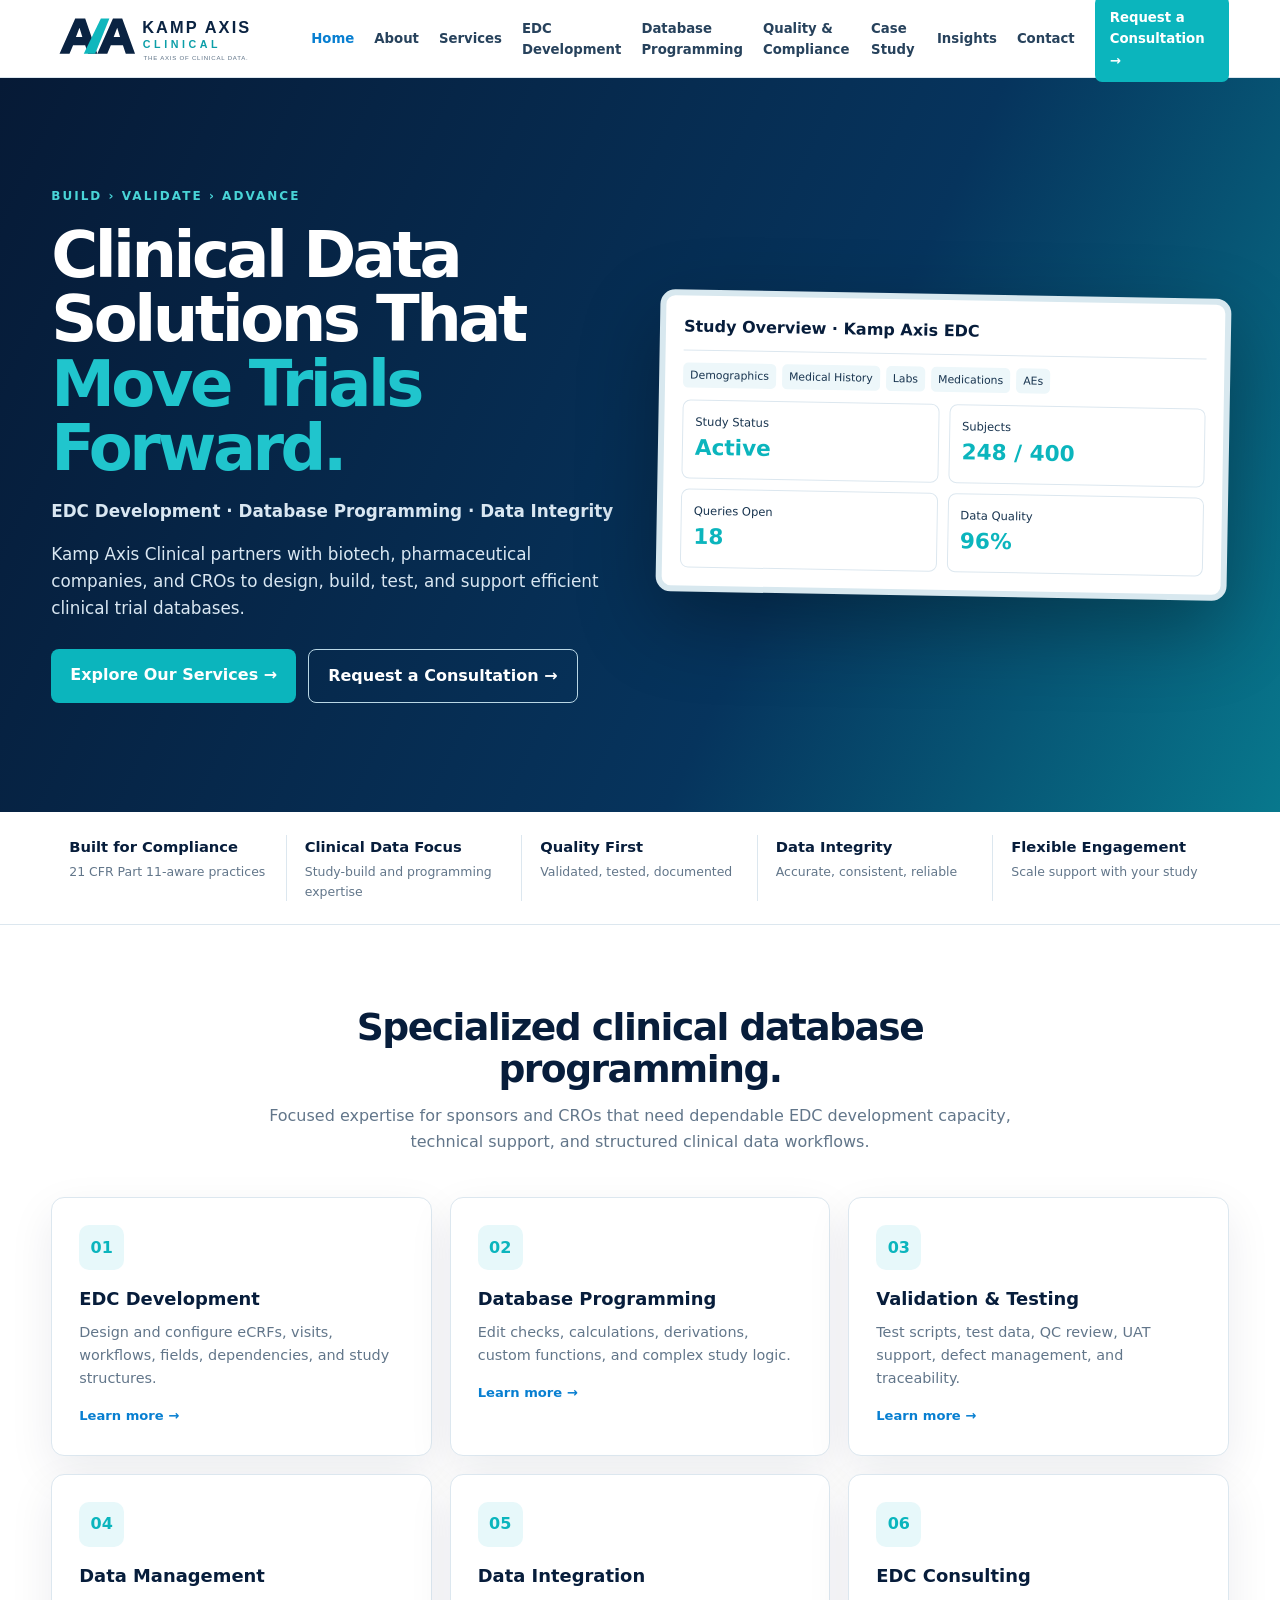
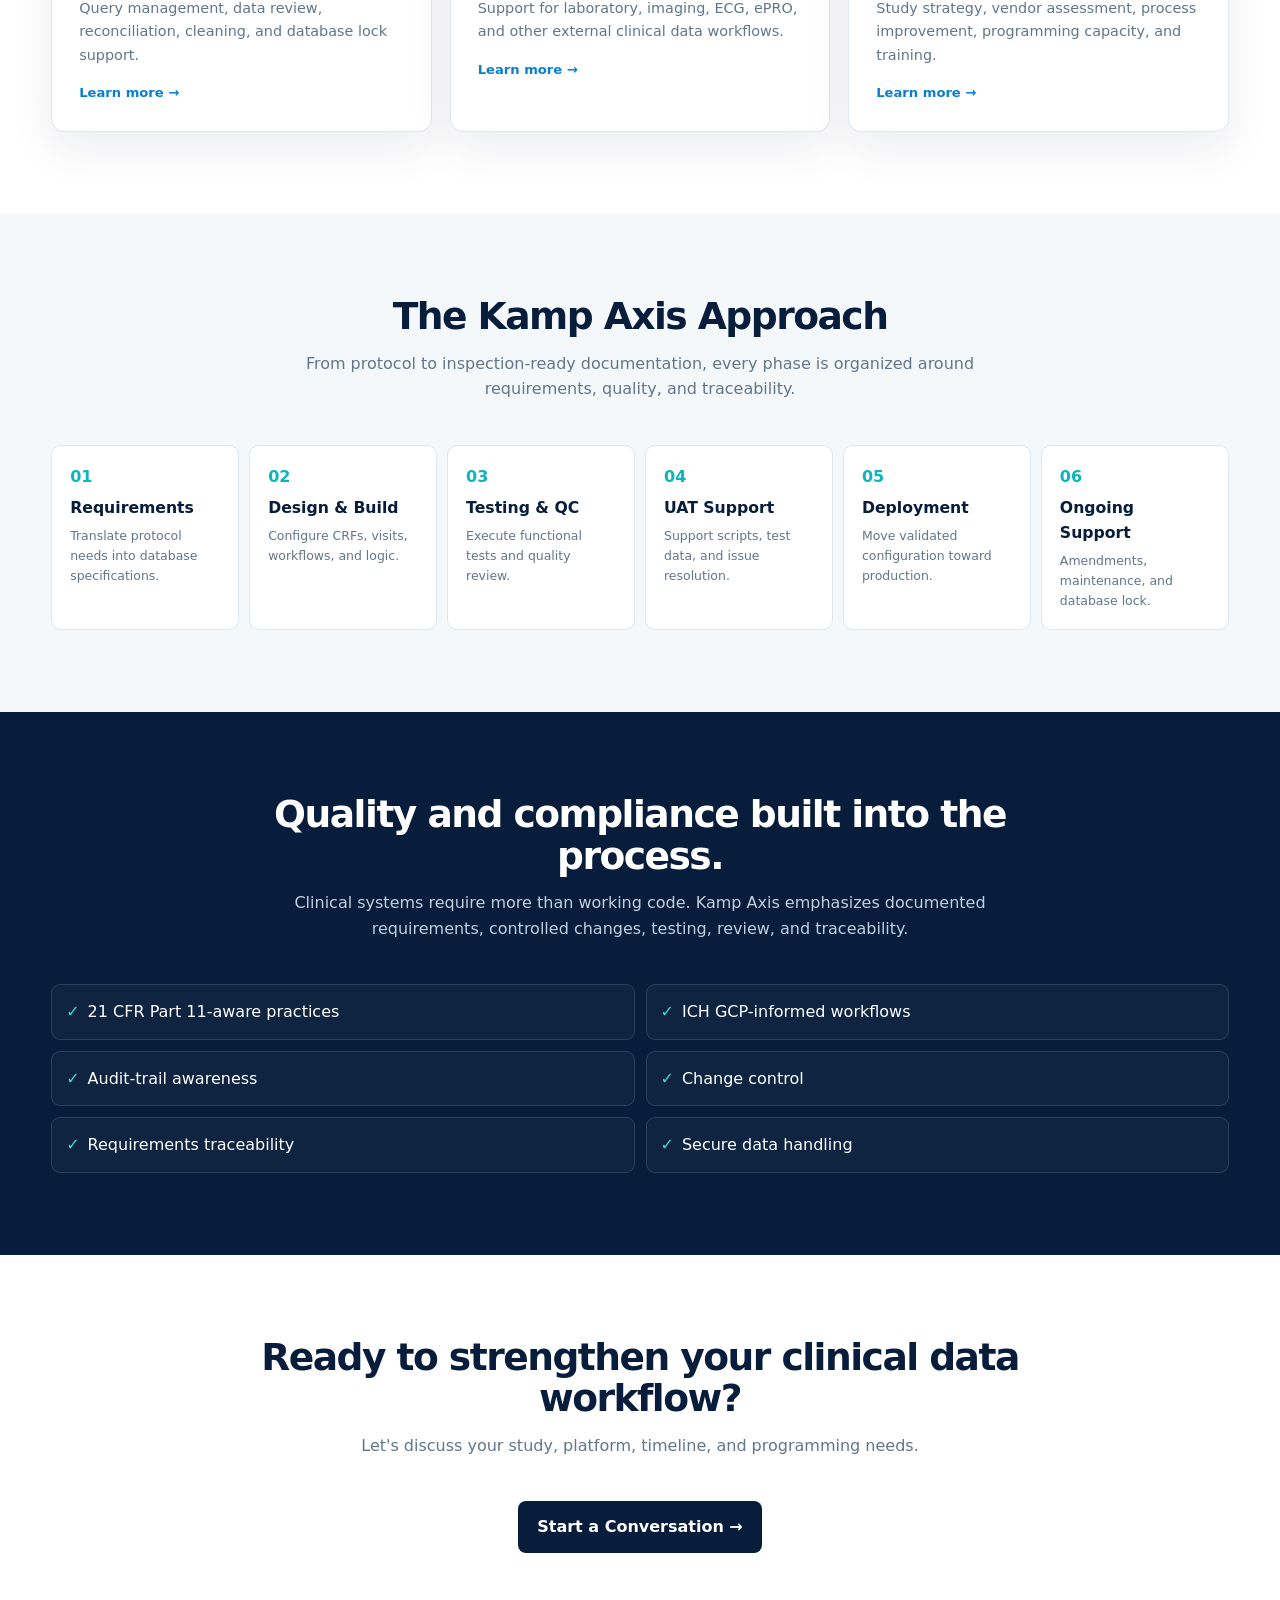
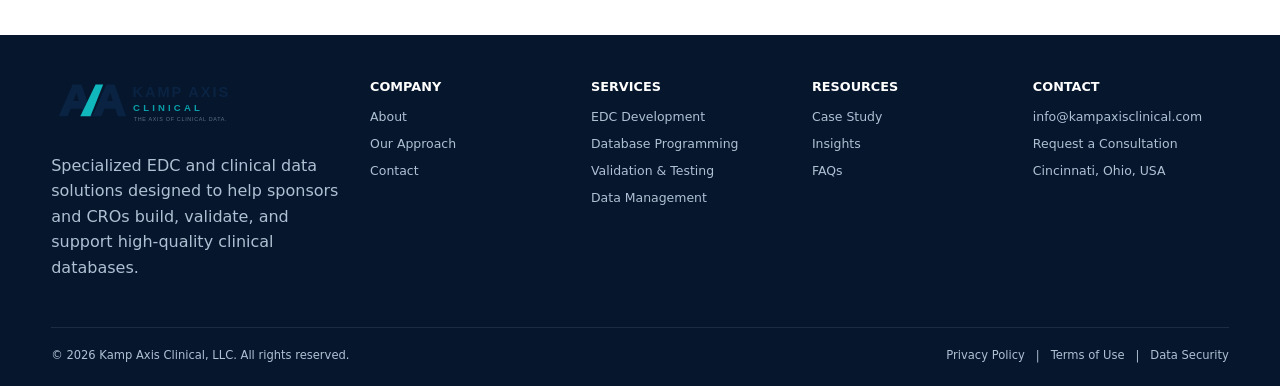
==== index.html @ fa70c0c3 "Add files via upload" ====
<!doctype html><html lang="en"><head><meta charset="utf-8"><meta name="viewport" content="width=device-width,initial-scale=1"><title>Home | Kamp Axis Clinical</title><meta name="description" content="Kamp Axis Clinical — clinical EDC development, database programming, validation, data management and consulting."><link rel="stylesheet" href="styles.css"></head><body>
<header><div class="container"><nav><a class="brand" href="index.html"><img src="logo.svg" alt="Kamp Axis Clinical"></a><button class="menu" aria-label="Menu">☰</button><div class="nav"><a class="active" href="index.html">Home</a><a class="" href="about.html">About</a><a class="" href="services.html">Services</a><a class="" href="edc-development.html">EDC Development</a><a class="" href="database-programming.html">Database Programming</a><a class="" href="quality-compliance.html">Quality & Compliance</a><a class="" href="case-study.html">Case Study</a><a class="" href="insights.html">Insights</a><a class="" href="contact.html">Contact</a><a class="nav-cta" href="contact.html">Request a Consultation →</a></div></nav></div></header>
<main>
<section class="hero"><div class="container hero-grid"><div><div class="eyebrow">BUILD › VALIDATE › ADVANCE</div><h1>Clinical Data Solutions That <span>Move Trials Forward.</span></h1><p><strong>EDC Development · Database Programming · Data Integrity</strong></p><p>Kamp Axis Clinical partners with biotech, pharmaceutical companies, and CROs to design, build, test, and support efficient clinical trial databases.</p><div class="actions"><a class="btn btn-primary" href="services.html">Explore Our Services →</a><a class="btn btn-outline" href="contact.html">Request a Consultation →</a></div></div>
<div class="hero-panel"><div class="panel-title">Study Overview · Kamp Axis EDC</div><div class="panel-tabs"><span>Demographics</span><span>Medical History</span><span>Labs</span><span>Medications</span><span>AEs</span></div><div class="metrics"><div class="metric">Study Status<b>Active</b></div><div class="metric">Subjects<b>248 / 400</b></div><div class="metric">Queries Open<b>18</b></div><div class="metric">Data Quality<b>96%</b></div></div></div></div></section>
<div class="trust"><div class="container trust-grid"><div class="trust-item"><strong>Built for Compliance</strong>21 CFR Part 11-aware practices</div><div class="trust-item"><strong>Clinical Data Focus</strong>Study-build and programming expertise</div><div class="trust-item"><strong>Quality First</strong>Validated, tested, documented</div><div class="trust-item"><strong>Data Integrity</strong>Accurate, consistent, reliable</div><div class="trust-item"><strong>Flexible Engagement</strong>Scale support with your study</div></div></div>
<section><div class="container"><div class="section-head"><h2>Specialized clinical database programming.</h2><p>Focused expertise for sponsors and CROs that need dependable EDC development capacity, technical support, and structured clinical data workflows.</p></div><div class="cards">
<div class="card"><div class="icon">01</div><h3>EDC Development</h3><p>Design and configure eCRFs, visits, workflows, fields, dependencies, and study structures.</p><a href="edc-development.html">Learn more →</a></div>
<div class="card"><div class="icon">02</div><h3>Database Programming</h3><p>Edit checks, calculations, derivations, custom functions, and complex study logic.</p><a href="database-programming.html">Learn more →</a></div>
<div class="card"><div class="icon">03</div><h3>Validation & Testing</h3><p>Test scripts, test data, QC review, UAT support, defect management, and traceability.</p><a href="quality-compliance.html">Learn more →</a></div>
<div class="card"><div class="icon">04</div><h3>Data Management</h3><p>Query management, data review, reconciliation, cleaning, and database lock support.</p><a href="services.html">Learn more →</a></div>
<div class="card"><div class="icon">05</div><h3>Data Integration</h3><p>Support for laboratory, imaging, ECG, ePRO, and other external clinical data workflows.</p><a href="services.html">Learn more →</a></div>
<div class="card"><div class="icon">06</div><h3>EDC Consulting</h3><p>Study strategy, vendor assessment, process improvement, programming capacity, and training.</p><a href="services.html">Learn more →</a></div>
</div></div></section>
<section class="band"><div class="container"><div class="section-head"><h2>The Kamp Axis Approach</h2><p>From protocol to inspection-ready documentation, every phase is organized around requirements, quality, and traceability.</p></div><div class="steps">
<div class="step"><div class="step-num">01</div><h3>Requirements</h3><p>Translate protocol needs into database specifications.</p></div><div class="step"><div class="step-num">02</div><h3>Design & Build</h3><p>Configure CRFs, visits, workflows, and logic.</p></div><div class="step"><div class="step-num">03</div><h3>Testing & QC</h3><p>Execute functional tests and quality review.</p></div><div class="step"><div class="step-num">04</div><h3>UAT Support</h3><p>Support scripts, test data, and issue resolution.</p></div><div class="step"><div class="step-num">05</div><h3>Deployment</h3><p>Move validated configuration toward production.</p></div><div class="step"><div class="step-num">06</div><h3>Ongoing Support</h3><p>Amendments, maintenance, and database lock.</p></div></div></div></section>
<section class="dark"><div class="container"><div class="section-head"><h2>Quality and compliance built into the process.</h2><p>Clinical systems require more than working code. Kamp Axis emphasizes documented requirements, controlled changes, testing, review, and traceability.</p></div><div class="checks"><div class="check"><span>✓</span>21 CFR Part 11-aware practices</div><div class="check"><span>✓</span>ICH GCP-informed workflows</div><div class="check"><span>✓</span>Audit-trail awareness</div><div class="check"><span>✓</span>Change control</div><div class="check"><span>✓</span>Requirements traceability</div><div class="check"><span>✓</span>Secure data handling</div></div></div></section>
<section><div class="container"><div class="section-head"><h2>Ready to strengthen your clinical data workflow?</h2><p>Let's discuss your study, platform, timeline, and programming needs.</p></div><div style="text-align:center"><a class="btn" style="background:var(--navy);color:#fff" href="contact.html">Start a Conversation →</a></div></div></section>
</main>
<footer><div class="container"><div class="footer-grid"><div><img class="footer-logo" src="logo.svg" alt="Kamp Axis Clinical"><p class="small">Specialized EDC and clinical data solutions designed to help sponsors and CROs build, validate, and support high-quality clinical databases.</p></div>
<div class="footer-col"><h4>COMPANY</h4><a href="about.html">About</a><a href="about.html#approach">Our Approach</a><a href="contact.html">Contact</a></div>
<div class="footer-col"><h4>SERVICES</h4><a href="services.html">EDC Development</a><a href="database-programming.html">Database Programming</a><a href="quality-compliance.html">Validation & Testing</a><a href="services.html">Data Management</a></div>
<div class="footer-col"><h4>RESOURCES</h4><a href="case-study.html">Case Study</a><a href="insights.html">Insights</a><a href="insights.html#faq">FAQs</a></div>
<div class="footer-col"><h4>CONTACT</h4><a href="mailto:info@kampaxisclinical.com">info@kampaxisclinical.com</a><a href="contact.html">Request a Consultation</a><a href="contact.html">Cincinnati, Ohio, USA</a></div></div>
<div class="footer-bottom"><div>© 2026 Kamp Axis Clinical, LLC. All rights reserved.</div><div><a href="privacy.html">Privacy Policy</a> &nbsp; | &nbsp; <a href="terms.html">Terms of Use</a> &nbsp; | &nbsp; <a href="security.html">Data Security</a></div></div></div></footer><script src="script.js"></script></body></html>
---- styles.css ----
:root{--navy:#071d3b;--navy2:#0b2d52;--blue:#087fd1;--teal:#0bb5bd;--cyan:#49d4d7;--ink:#18344f;--muted:#62768a;--bg:#f4f8fb;--line:#dce7ef;--white:#fff;--shadow:0 16px 45px rgba(7,29,59,.08)}
*{box-sizing:border-box}html{scroll-behavior:smooth}body{margin:0;font-family:Inter,ui-sans-serif,system-ui,-apple-system,BlinkMacSystemFont,"Segoe UI",Arial,sans-serif;color:var(--ink);line-height:1.6;background:#fff}a{color:inherit;text-decoration:none}.container{width:min(1180px,92%);margin:auto}
header{height:78px;background:rgba(255,255,255,.97);border-bottom:1px solid var(--line);position:sticky;top:0;z-index:100;backdrop-filter:blur(10px)}nav{height:78px;display:flex;align-items:center;justify-content:space-between;gap:25px}.brand img{width:235px;height:auto;display:block}.nav{display:flex;align-items:center;gap:20px;font-size:.83rem;font-weight:750;color:#27425c}.nav>a:hover,.nav .active{color:var(--blue)}.nav-cta{background:var(--teal);color:#fff!important;padding:11px 15px;border-radius:7px}.menu{display:none;background:none;border:0;font-size:1.7rem;color:var(--navy)}
.hero{background:linear-gradient(115deg,#061a36,#06345d 62%,#08788d);color:#fff;overflow:hidden}.hero-grid{min-height:570px;display:grid;grid-template-columns:1fr 1fr;align-items:center;gap:35px}.eyebrow{font-size:.75rem;font-weight:900;letter-spacing:.17em;color:var(--cyan);text-transform:uppercase}.hero h1{font-size:clamp(2.8rem,5vw,5rem);line-height:1.01;letter-spacing:-.055em;margin:16px 0}.hero h1 span{color:#20c5cd}.hero p{font-size:1.05rem;color:#d9e7f2;max-width:650px}.actions{display:flex;gap:12px;flex-wrap:wrap;margin-top:27px}.btn{display:inline-block;padding:13px 19px;border-radius:8px;font-weight:850}.btn-primary{background:var(--teal);color:#fff}.btn-outline{border:1px solid #b9d7e5;color:#fff}.hero-panel{background:#fff;border:6px solid #d8e8ef;border-radius:15px;box-shadow:0 30px 80px rgba(0,0,0,.3);color:var(--ink);padding:18px;transform:rotate(1deg)}.panel-title{font-weight:900;color:var(--navy);border-bottom:1px solid var(--line);padding-bottom:10px}.panel-tabs{display:flex;gap:6px;flex-wrap:wrap;margin:12px 0}.panel-tabs span{font-size:.68rem;background:#edf7fa;border-radius:5px;padding:4px 7px}.metrics{display:grid;grid-template-columns:repeat(2,1fr);gap:10px}.metric{border:1px solid var(--line);padding:12px;border-radius:8px;font-size:.72rem}.metric b{font-size:1.35rem;color:var(--teal);display:block}
.trust{border-bottom:1px solid var(--line);background:#fff}.trust-grid{display:grid;grid-template-columns:repeat(5,1fr);padding:23px 0}.trust-item{padding:0 18px;border-right:1px solid var(--line);font-size:.78rem;color:var(--muted)}.trust-item:last-child{border:0}.trust-item strong{display:block;color:var(--navy);font-size:.92rem;margin-bottom:3px}
section{padding:82px 0}.section-head{max-width:760px;margin:0 auto 43px;text-align:center}.section-head h2{color:var(--navy);font-size:2.35rem;line-height:1.1;letter-spacing:-.04em;margin:0 0 13px}.section-head p{color:var(--muted);margin:0}.cards{display:grid;grid-template-columns:repeat(3,1fr);gap:18px}.card{border:1px solid var(--line);border-radius:13px;padding:27px;background:#fff;box-shadow:var(--shadow);transition:.2s}.card:hover{transform:translateY(-3px)}.icon{width:45px;height:45px;border-radius:10px;background:#e7f8fa;color:var(--teal);display:grid;place-items:center;font-weight:900}.card h3{color:var(--navy);margin:15px 0 7px;font-size:1.12rem}.card p{color:var(--muted);font-size:.9rem;margin:0}.card a{display:inline-block;color:var(--blue);font-weight:800;font-size:.82rem;margin-top:15px}
.band{background:var(--bg)}.steps{display:grid;grid-template-columns:repeat(6,1fr);gap:10px}.step{background:#fff;border:1px solid var(--line);border-radius:10px;padding:18px}.step-num{color:var(--teal);font-weight:900}.step h3{font-size:.98rem;color:var(--navy);margin:6px 0}.step p{font-size:.78rem;color:var(--muted);margin:0}
.dark{background:var(--navy);color:#fff}.dark .section-head h2{color:#fff}.dark .section-head p{color:#bfd0df}.quality-grid{display:grid;grid-template-columns:1fr 1fr;gap:55px;align-items:center}.quality-copy h2{font-size:2.5rem;line-height:1.1;margin:0 0 15px}.quality-copy p{color:#c7d7e5}.checks{display:grid;grid-template-columns:1fr 1fr;gap:11px}.check{padding:14px;border:1px solid #ffffff20;border-radius:9px;background:#ffffff08}.check span{color:var(--cyan);font-weight:900;margin-right:8px}
.page-hero{background:linear-gradient(115deg,#071d3b,#0b4168);color:#fff;padding:75px 0}.page-hero h1{font-size:3.4rem;line-height:1.05;letter-spacing:-.045em;margin:12px 0}.page-hero p{max-width:760px;color:#d5e4ef;font-size:1.05rem}.breadcrumbs{font-size:.78rem;color:#9fdbe0;margin-bottom:12px}.split{display:grid;grid-template-columns:1fr 1fr;gap:55px;align-items:center}.split h2{font-size:2.25rem;line-height:1.1;color:var(--navy)}.split p{color:var(--muted)}.feature-box{background:var(--bg);border:1px solid var(--line);border-radius:15px;padding:30px}.feature-box ul{padding-left:20px;color:var(--muted)}.feature-box li{margin:9px 0}
.platforms{display:flex;justify-content:center;gap:10px;flex-wrap:wrap}.pill{border:1px solid var(--line);border-radius:999px;padding:12px 18px;background:#fff;color:var(--navy);font-weight:800}.note{font-size:.78rem;color:var(--muted);text-align:center;margin-top:18px}
.case{display:grid;grid-template-columns:1fr 1fr;gap:25px}.case-card{border:1px solid var(--line);border-radius:14px;padding:28px;background:#fff;box-shadow:var(--shadow)}.case-card h3{color:var(--navy)}.results{display:grid;grid-template-columns:repeat(3,1fr);gap:10px;margin-top:20px}.result{background:#eef9fa;padding:15px;border-radius:9px;text-align:center}.result b{display:block;font-size:1.45rem;color:var(--teal)}
.article-grid{display:grid;grid-template-columns:repeat(3,1fr);gap:18px}.article{border:1px solid var(--line);border-radius:13px;padding:24px}.article .tag{color:var(--teal);font-weight:900;font-size:.72rem;text-transform:uppercase;letter-spacing:.1em}.article h3{color:var(--navy);line-height:1.25}.article p{color:var(--muted);font-size:.88rem}.article a{color:var(--blue);font-weight:850}
.form-wrap{background:linear-gradient(135deg,#eef9fb,#f5f9fc)}.contact-grid{display:grid;grid-template-columns:.9fr 1.1fr;gap:45px}.contact-info h2{font-size:2.4rem;line-height:1.1;color:var(--navy)}.contact-info p{color:var(--muted)}form{display:grid;gap:12px;background:#fff;padding:32px;border:1px solid var(--line);border-radius:14px;box-shadow:var(--shadow)}label{font-size:.8rem;font-weight:800;color:var(--navy)}input,select,textarea{font:inherit;padding:12px 13px;border:1px solid #cbd9e4;border-radius:8px;width:100%;margin-top:5px}textarea{min-height:130px;resize:vertical}button{font:inherit;border:0;background:var(--navy);color:#fff;border-radius:8px;padding:14px;font-weight:900;cursor:pointer}.form-status{display:none;padding:12px;background:#e8f8fa;color:#12636a;border-radius:8px;font-size:.86rem}
.faq{max-width:850px;margin:auto}.faq-item{border-bottom:1px solid var(--line)}.faq-q{width:100%;display:flex;justify-content:space-between;background:none;color:var(--navy);padding:19px 0;text-align:left;font-weight:850}.faq-a{display:none;color:var(--muted);padding:0 0 18px}.faq-item.open .faq-a{display:block}
footer{background:#05162d;color:#aec1d2;padding:42px 0 22px}.footer-grid{display:grid;grid-template-columns:1.5fr repeat(4,1fr);gap:25px}.footer-logo{width:210px}.footer-col h4{color:#fff;font-size:.8rem;margin:0 0 10px}.footer-col a{display:block;font-size:.78rem;margin:7px 0}.footer-col a:hover{color:#fff}.footer-bottom{border-top:1px solid #ffffff18;margin-top:30px;padding-top:18px;display:flex;justify-content:space-between;gap:20px;flex-wrap:wrap;font-size:.72rem}
@media(max-width:950px){.nav{display:none}.menu{display:block}.hero-grid,.quality-grid,.split,.contact-grid,.case{grid-template-columns:1fr}.trust-grid{grid-template-columns:repeat(2,1fr)}.steps{grid-template-columns:repeat(3,1fr)}.cards,.article-grid{grid-template-columns:1fr 1fr}.footer-grid{grid-template-columns:1fr 1fr}.hero-panel{max-width:650px;margin:auto}}
@media(max-width:600px){section{padding:62px 0}.brand img{width:195px}.trust-grid,.cards,.steps,.article-grid,.checks,.results,.footer-grid{grid-template-columns:1fr}.page-hero h1{font-size:2.6rem}.hero h1{font-size:3rem}.hero-grid{padding:55px 0}.footer-bottom{display:block}.footer-bottom div{margin-top:8px}}
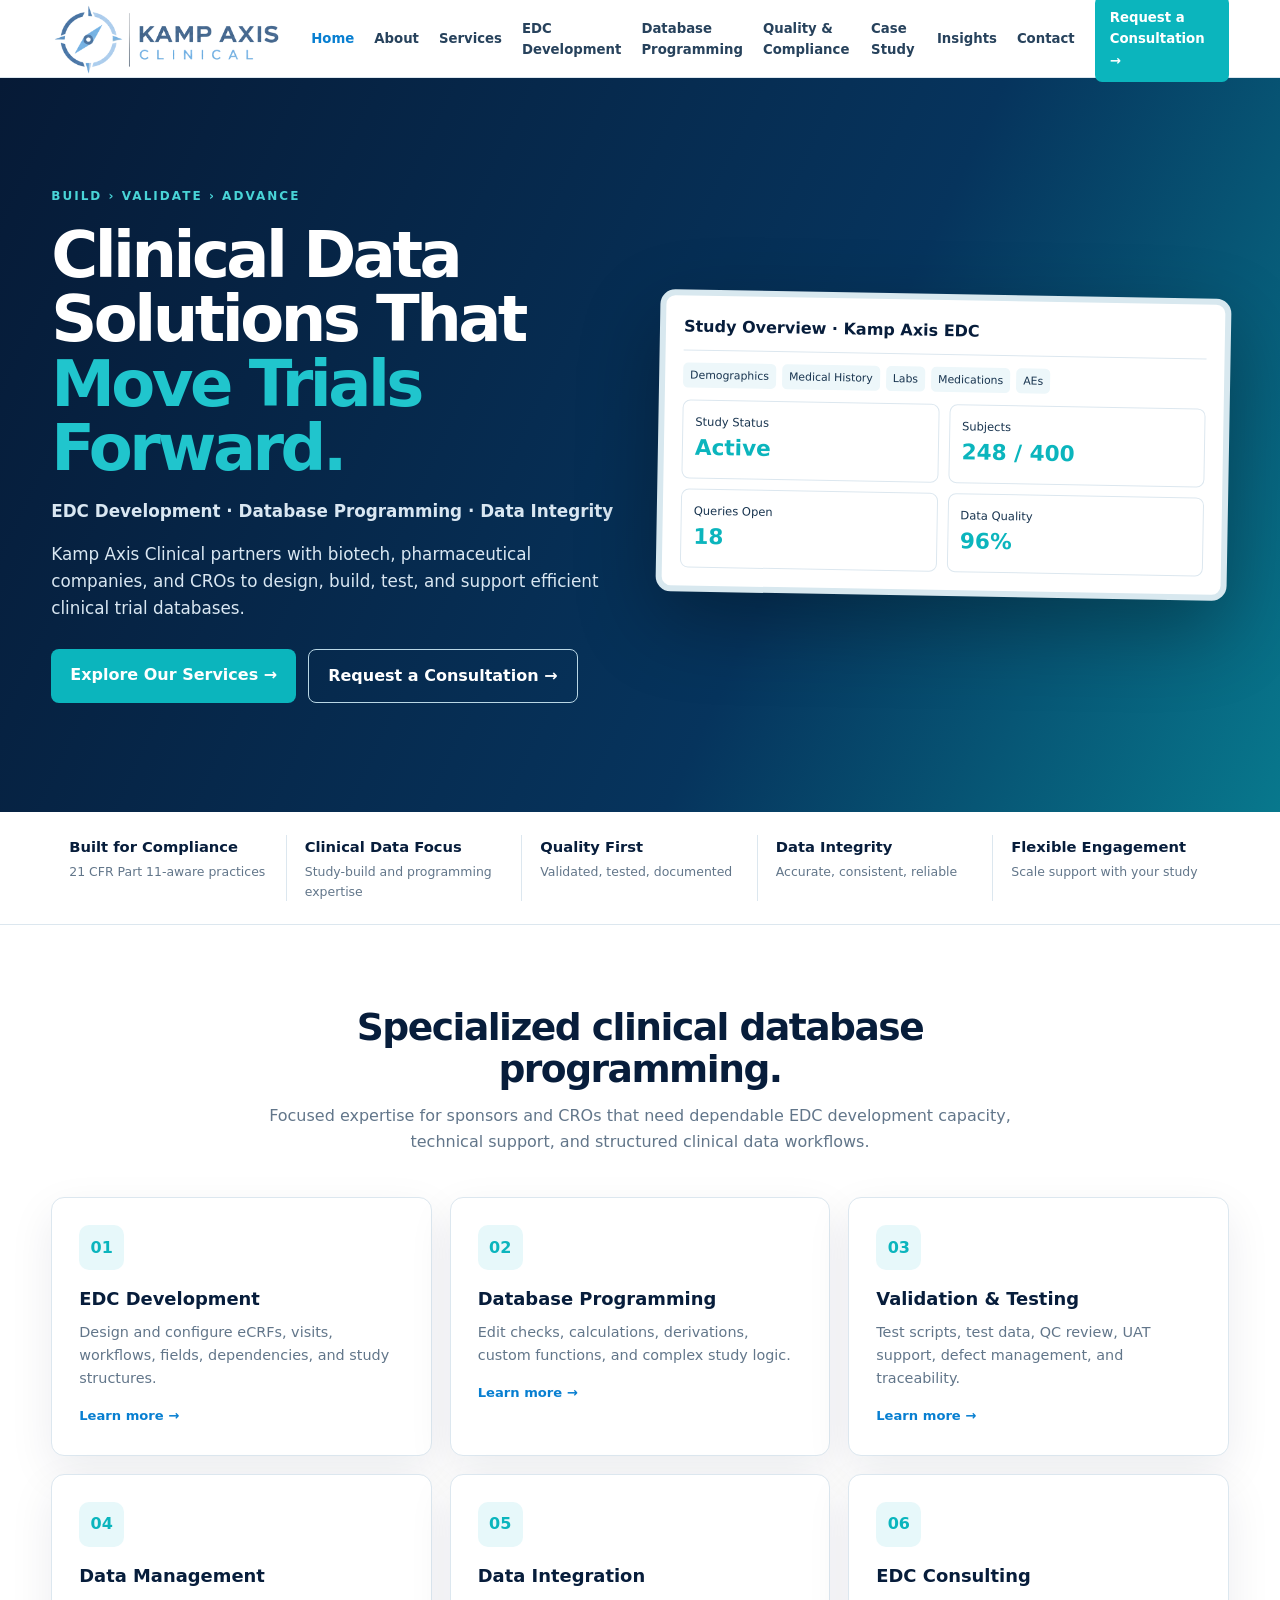
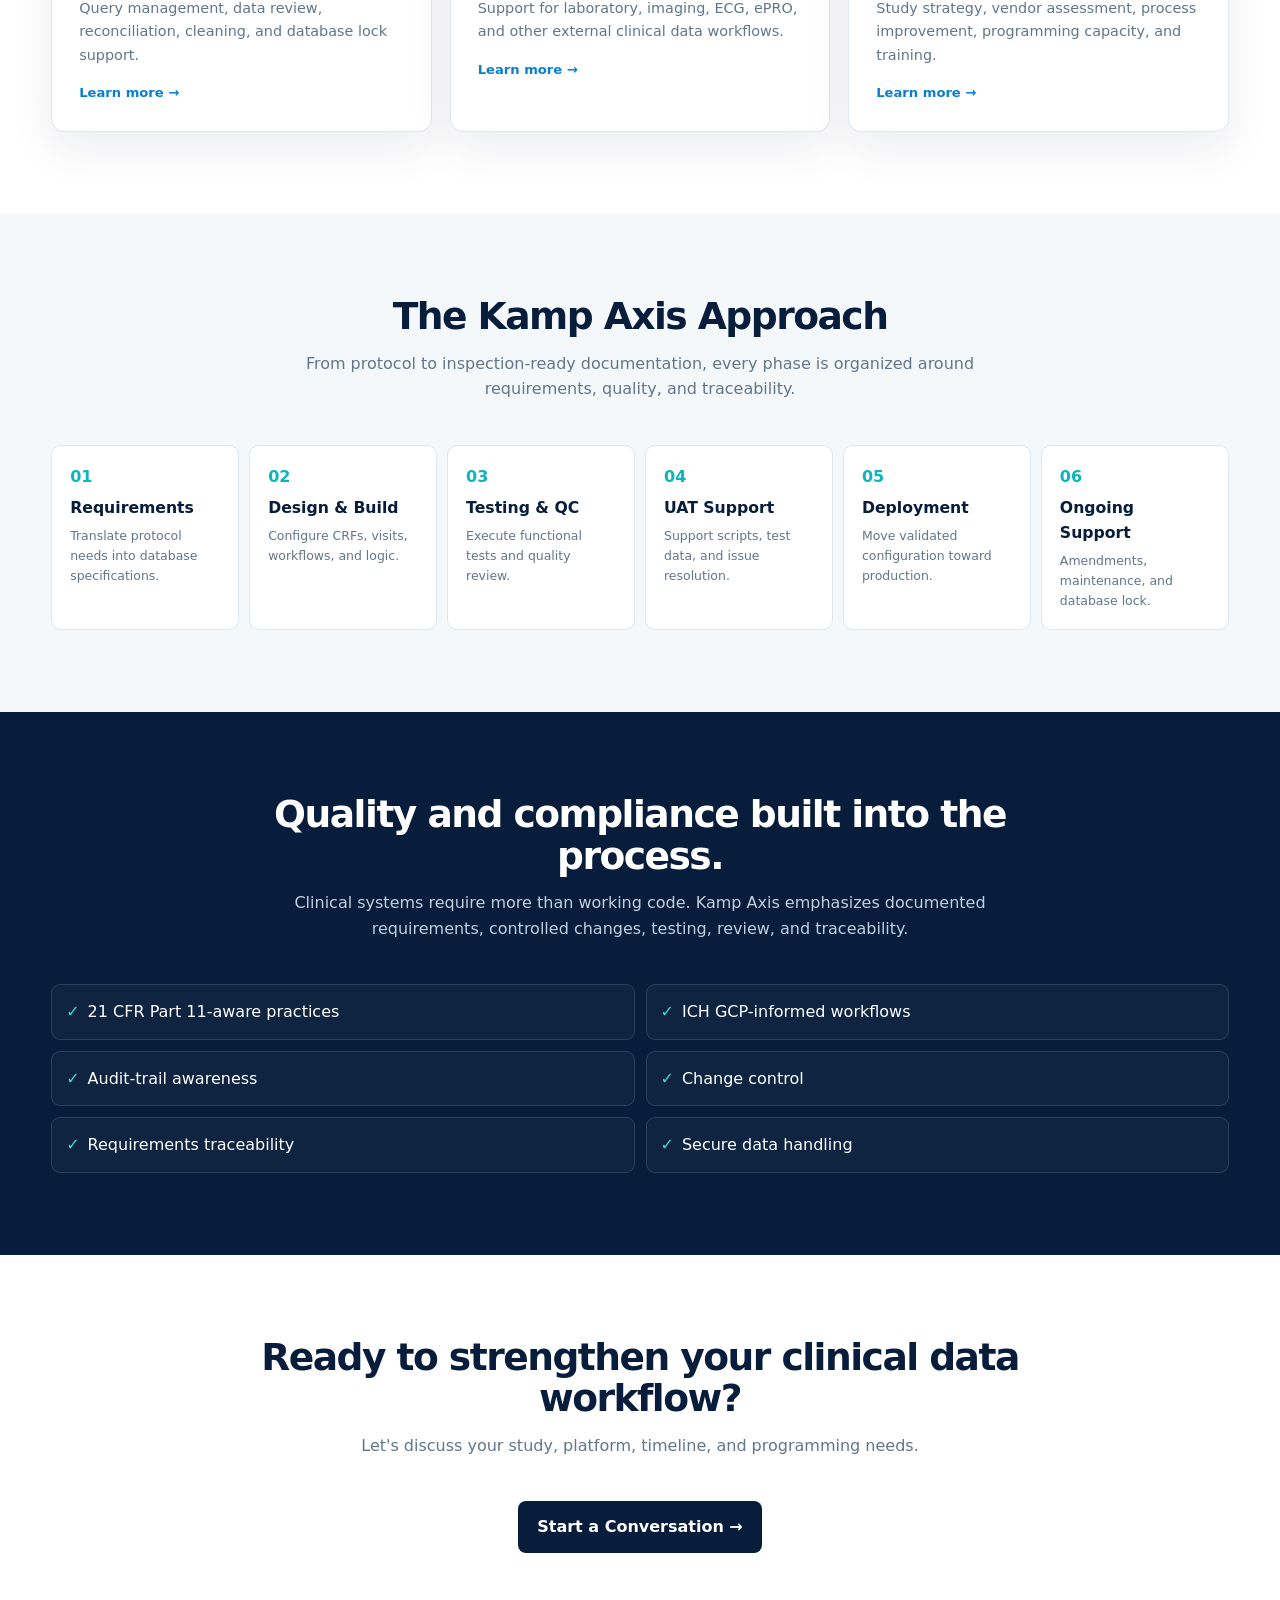
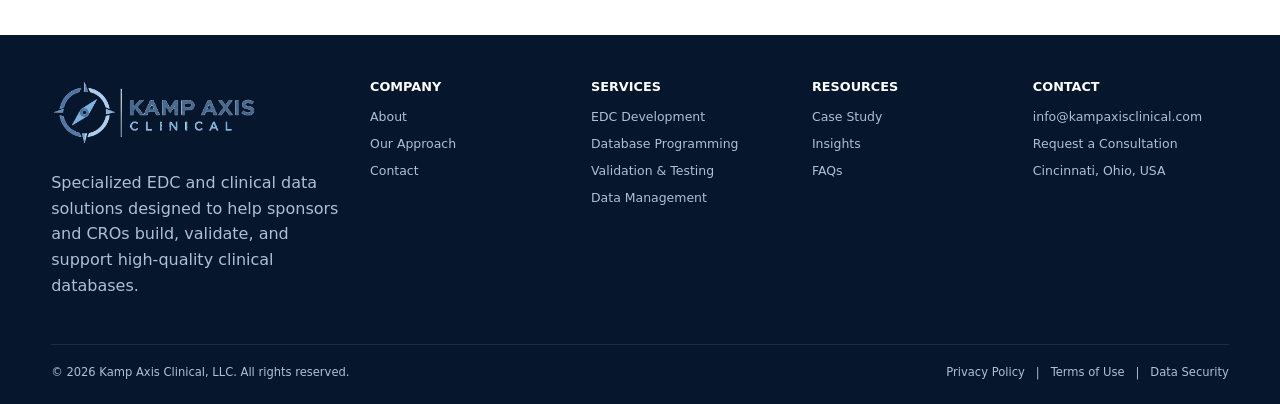
==== commit 429fdfeb: "Update index.html" ====
--- a/index.html
+++ b/index.html
@@ -1,5 +1,5 @@
 <!doctype html><html lang="en"><head><meta charset="utf-8"><meta name="viewport" content="width=device-width,initial-scale=1"><title>Home | Kamp Axis Clinical</title><meta name="description" content="Kamp Axis Clinical — clinical EDC development, database programming, validation, data management and consulting."><link rel="stylesheet" href="styles.css"></head><body>
-<header><div class="container"><nav><a class="brand" href="index.html"><img src="logo.svg" alt="Kamp Axis Clinical"></a><button class="menu" aria-label="Menu">☰</button><div class="nav"><a class="active" href="index.html">Home</a><a class="" href="about.html">About</a><a class="" href="services.html">Services</a><a class="" href="edc-development.html">EDC Development</a><a class="" href="database-programming.html">Database Programming</a><a class="" href="quality-compliance.html">Quality & Compliance</a><a class="" href="case-study.html">Case Study</a><a class="" href="insights.html">Insights</a><a class="" href="contact.html">Contact</a><a class="nav-cta" href="contact.html">Request a Consultation →</a></div></nav></div></header>
+<header><div class="container"><nav><a class="brand" href="index.html"><img src="kamp-axis-clinical-logo-1.svg" alt="Kamp Axis Clinical"></a><button class="menu" aria-label="Menu">☰</button><div class="nav"><a class="active" href="index.html">Home</a><a class="" href="about.html">About</a><a class="" href="services.html">Services</a><a class="" href="edc-development.html">EDC Development</a><a class="" href="database-programming.html">Database Programming</a><a class="" href="quality-compliance.html">Quality & Compliance</a><a class="" href="case-study.html">Case Study</a><a class="" href="insights.html">Insights</a><a class="" href="contact.html">Contact</a><a class="nav-cta" href="contact.html">Request a Consultation →</a></div></nav></div></header>
 <main>
 <section class="hero"><div class="container hero-grid"><div><div class="eyebrow">BUILD › VALIDATE › ADVANCE</div><h1>Clinical Data Solutions That <span>Move Trials Forward.</span></h1><p><strong>EDC Development · Database Programming · Data Integrity</strong></p><p>Kamp Axis Clinical partners with biotech, pharmaceutical companies, and CROs to design, build, test, and support efficient clinical trial databases.</p><div class="actions"><a class="btn btn-primary" href="services.html">Explore Our Services →</a><a class="btn btn-outline" href="contact.html">Request a Consultation →</a></div></div>
 <div class="hero-panel"><div class="panel-title">Study Overview · Kamp Axis EDC</div><div class="panel-tabs"><span>Demographics</span><span>Medical History</span><span>Labs</span><span>Medications</span><span>AEs</span></div><div class="metrics"><div class="metric">Study Status<b>Active</b></div><div class="metric">Subjects<b>248 / 400</b></div><div class="metric">Queries Open<b>18</b></div><div class="metric">Data Quality<b>96%</b></div></div></div></div></section>
@@ -17,9 +17,9 @@
 <section class="dark"><div class="container"><div class="section-head"><h2>Quality and compliance built into the process.</h2><p>Clinical systems require more than working code. Kamp Axis emphasizes documented requirements, controlled changes, testing, review, and traceability.</p></div><div class="checks"><div class="check"><span>✓</span>21 CFR Part 11-aware practices</div><div class="check"><span>✓</span>ICH GCP-informed workflows</div><div class="check"><span>✓</span>Audit-trail awareness</div><div class="check"><span>✓</span>Change control</div><div class="check"><span>✓</span>Requirements traceability</div><div class="check"><span>✓</span>Secure data handling</div></div></div></section>
 <section><div class="container"><div class="section-head"><h2>Ready to strengthen your clinical data workflow?</h2><p>Let's discuss your study, platform, timeline, and programming needs.</p></div><div style="text-align:center"><a class="btn" style="background:var(--navy);color:#fff" href="contact.html">Start a Conversation →</a></div></div></section>
 </main>
-<footer><div class="container"><div class="footer-grid"><div><img class="footer-logo" src="logo.svg" alt="Kamp Axis Clinical"><p class="small">Specialized EDC and clinical data solutions designed to help sponsors and CROs build, validate, and support high-quality clinical databases.</p></div>
+<footer><div class="container"><div class="footer-grid"><div><img class="footer-logo" src="kamp-axis-clinical-logo-1.svg" alt="Kamp Axis Clinical"><p class="small">Specialized EDC and clinical data solutions designed to help sponsors and CROs build, validate, and support high-quality clinical databases.</p></div>
 <div class="footer-col"><h4>COMPANY</h4><a href="about.html">About</a><a href="about.html#approach">Our Approach</a><a href="contact.html">Contact</a></div>
 <div class="footer-col"><h4>SERVICES</h4><a href="services.html">EDC Development</a><a href="database-programming.html">Database Programming</a><a href="quality-compliance.html">Validation & Testing</a><a href="services.html">Data Management</a></div>
 <div class="footer-col"><h4>RESOURCES</h4><a href="case-study.html">Case Study</a><a href="insights.html">Insights</a><a href="insights.html#faq">FAQs</a></div>
 <div class="footer-col"><h4>CONTACT</h4><a href="mailto:info@kampaxisclinical.com">info@kampaxisclinical.com</a><a href="contact.html">Request a Consultation</a><a href="contact.html">Cincinnati, Ohio, USA</a></div></div>
-<div class="footer-bottom"><div>© 2026 Kamp Axis Clinical, LLC. All rights reserved.</div><div><a href="privacy.html">Privacy Policy</a> &nbsp; | &nbsp; <a href="terms.html">Terms of Use</a> &nbsp; | &nbsp; <a href="security.html">Data Security</a></div></div></div></footer><script src="script.js"></script></body></html>+<div class="footer-bottom"><div>© 2026 Kamp Axis Clinical, LLC. All rights reserved.</div><div><a href="privacy.html">Privacy Policy</a> &nbsp; | &nbsp; <a href="terms.html">Terms of Use</a> &nbsp; | &nbsp; <a href="security.html">Data Security</a></div></div></div></footer><script src="script.js"></script></body></html>
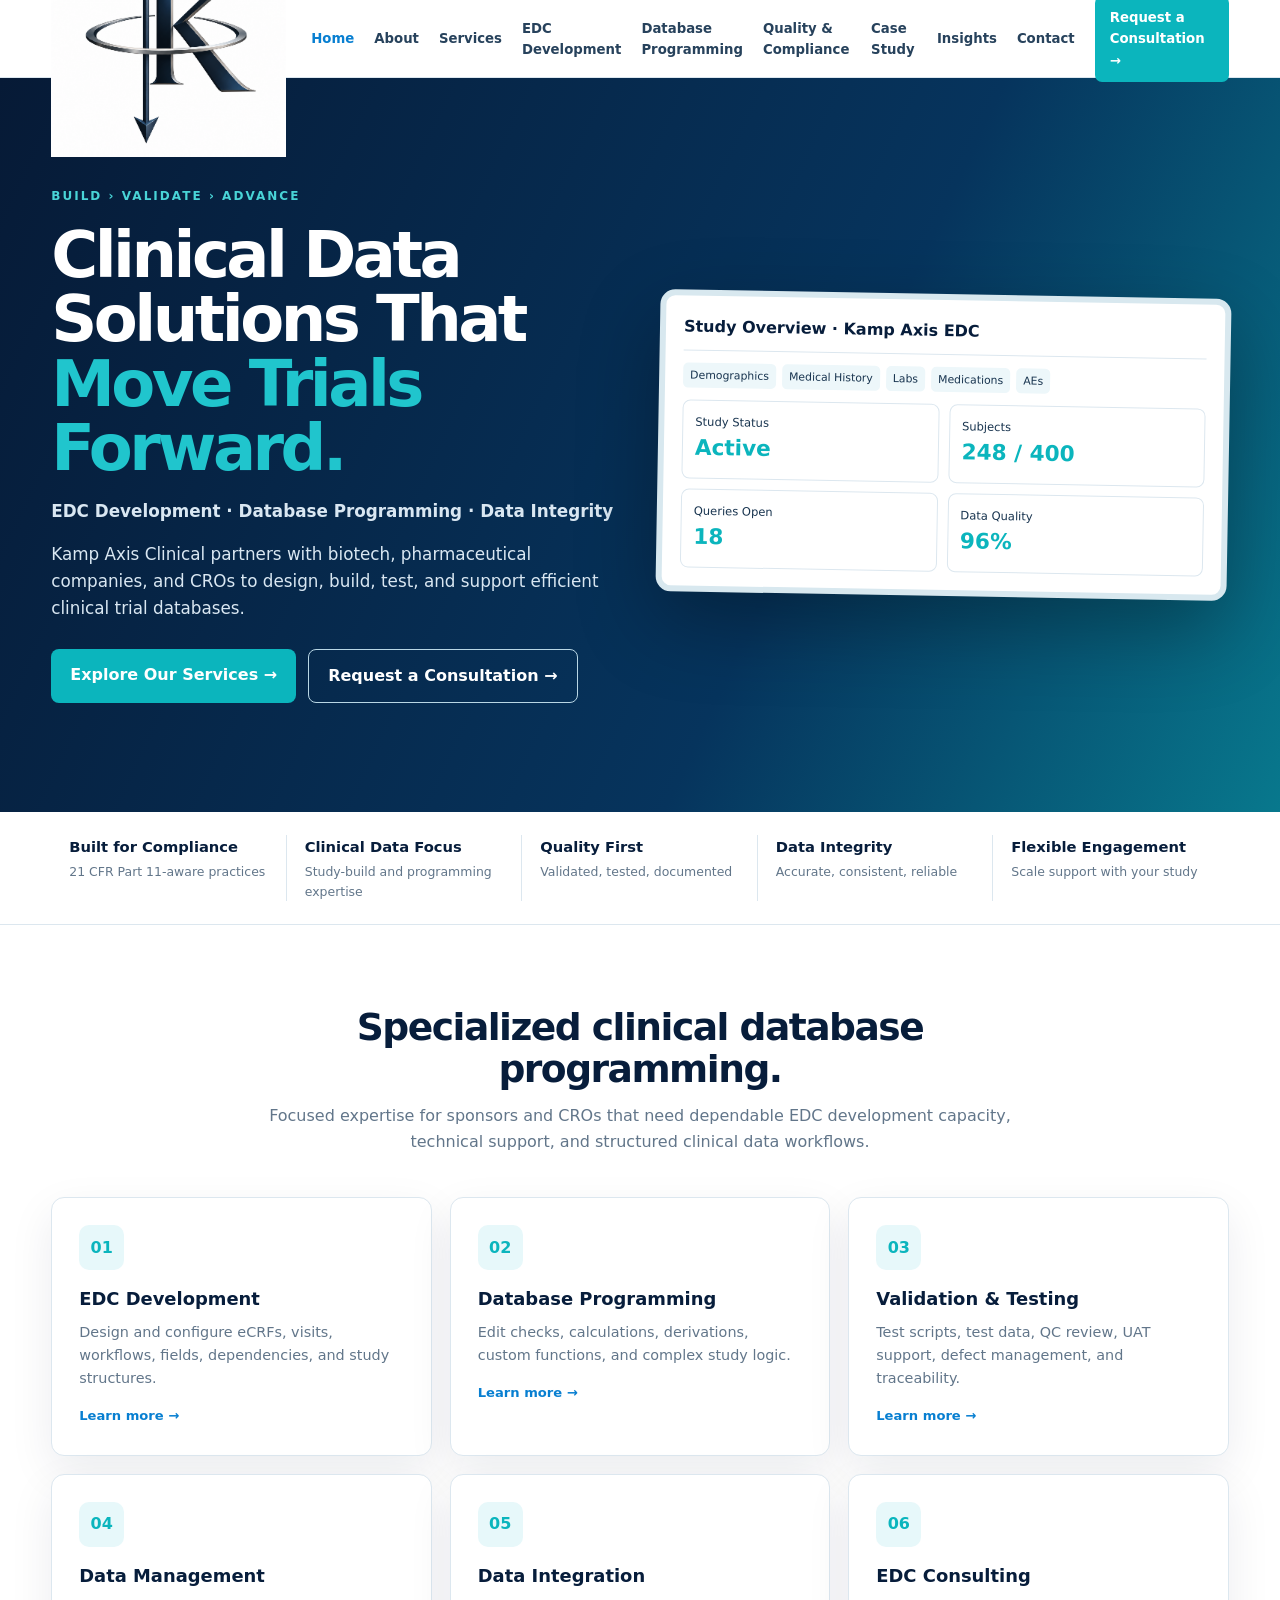
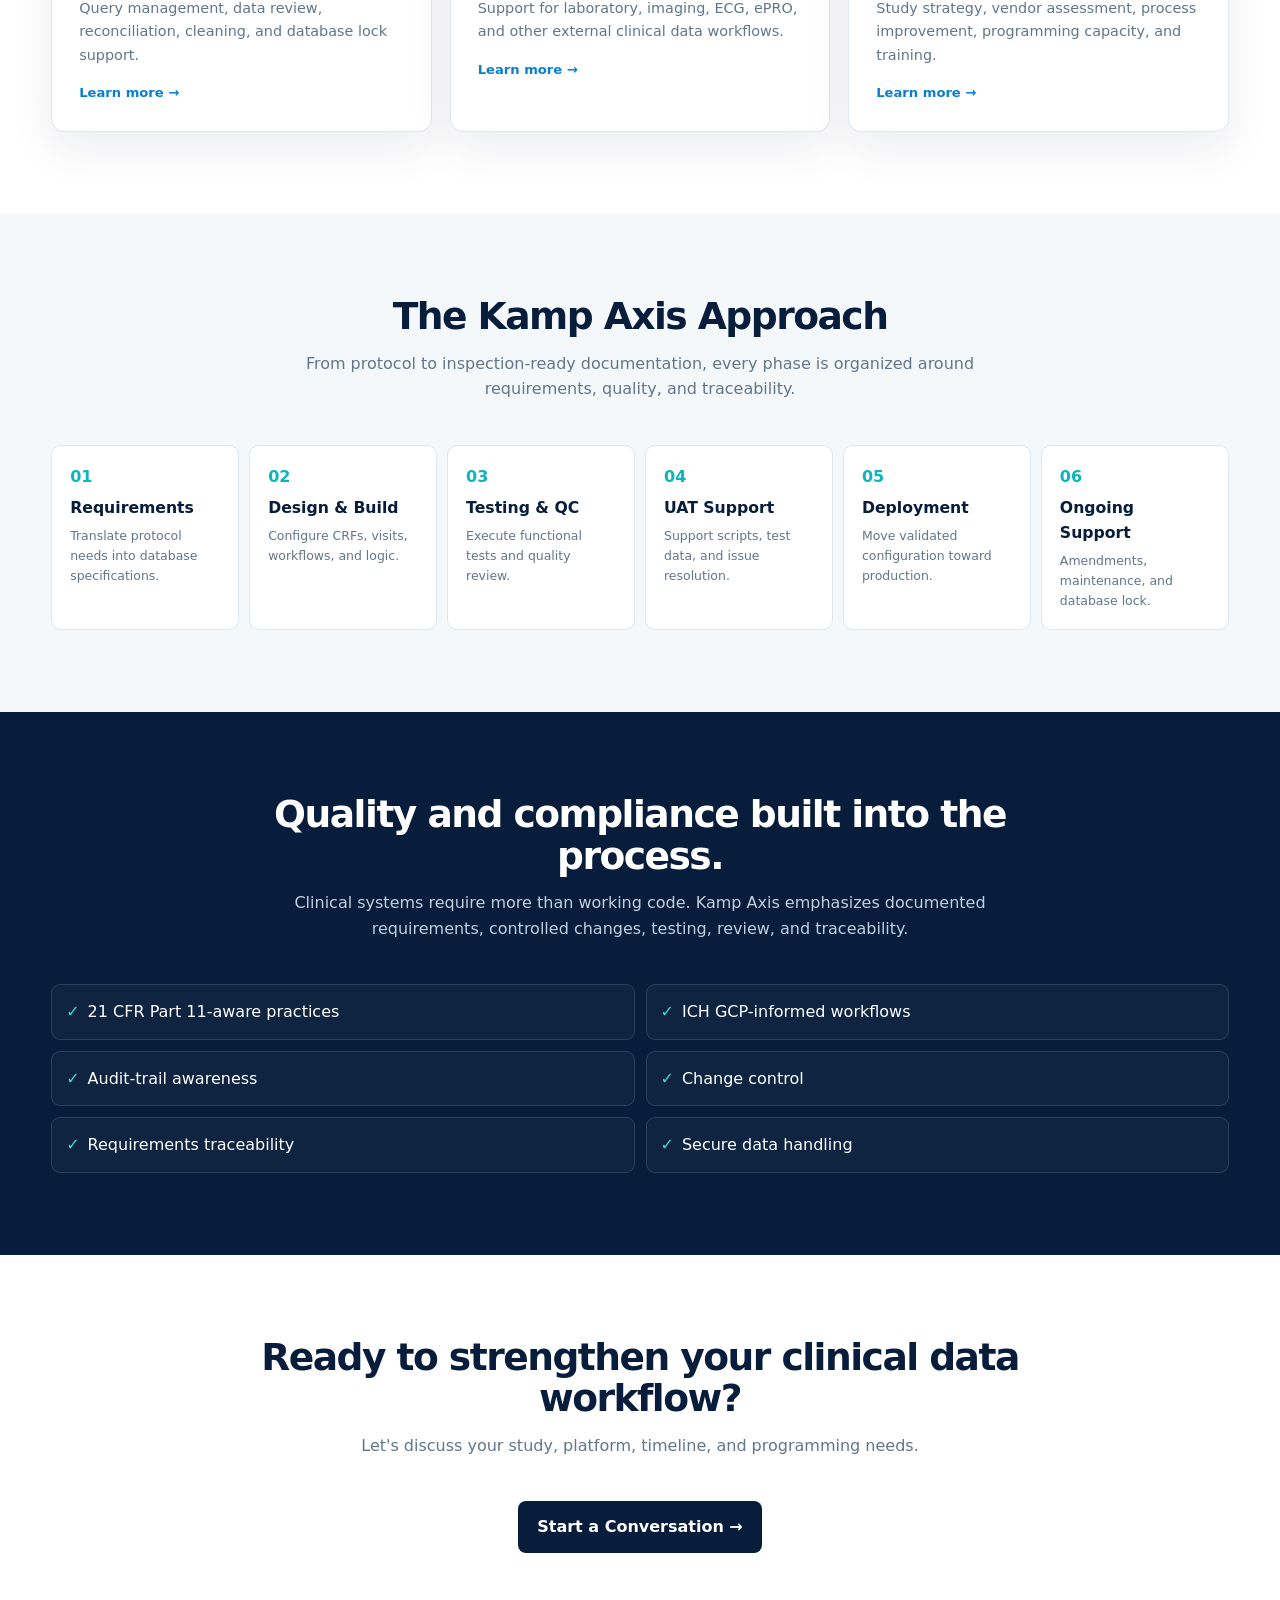
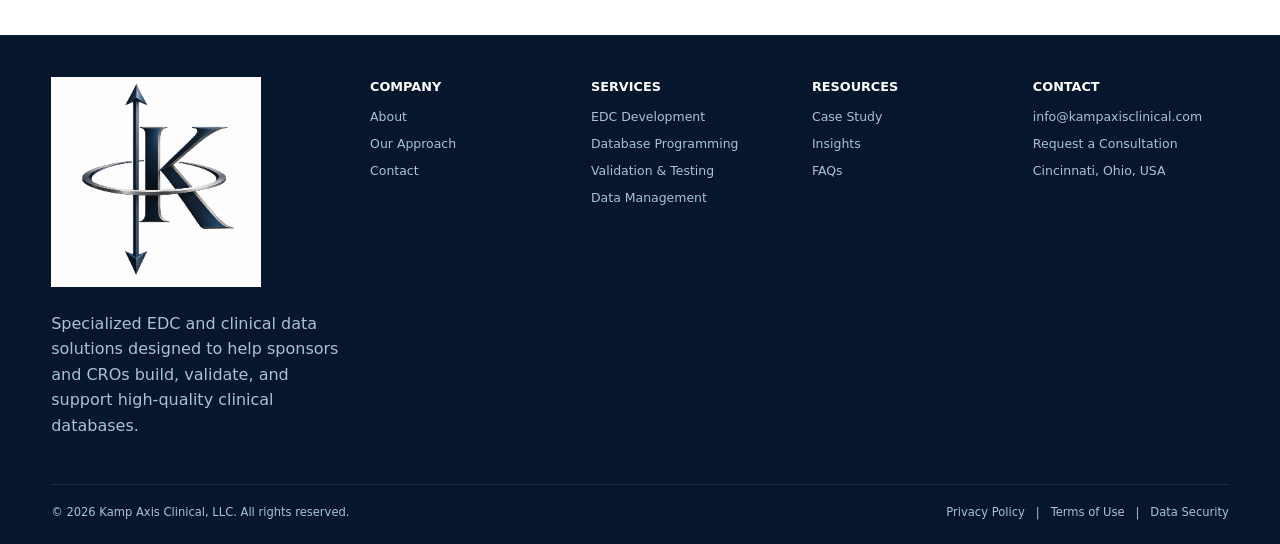
==== commit 9b801c7f: "Update index.html" ====
--- a/index.html
+++ b/index.html
@@ -1,5 +1,5 @@
 <!doctype html><html lang="en"><head><meta charset="utf-8"><meta name="viewport" content="width=device-width,initial-scale=1"><title>Home | Kamp Axis Clinical</title><meta name="description" content="Kamp Axis Clinical — clinical EDC development, database programming, validation, data management and consulting."><link rel="stylesheet" href="styles.css"></head><body>
-<header><div class="container"><nav><a class="brand" href="index.html"><img src="kamp-axis-clinical-logo-1.svg" alt="Kamp Axis Clinical"></a><button class="menu" aria-label="Menu">☰</button><div class="nav"><a class="active" href="index.html">Home</a><a class="" href="about.html">About</a><a class="" href="services.html">Services</a><a class="" href="edc-development.html">EDC Development</a><a class="" href="database-programming.html">Database Programming</a><a class="" href="quality-compliance.html">Quality & Compliance</a><a class="" href="case-study.html">Case Study</a><a class="" href="insights.html">Insights</a><a class="" href="contact.html">Contact</a><a class="nav-cta" href="contact.html">Request a Consultation →</a></div></nav></div></header>
+<header><div class="container"><nav><a class="brand" href="index.html"><img src="kamp_axis_clinical_logo.svg" alt="Kamp Axis Clinical"></a><button class="menu" aria-label="Menu">☰</button><div class="nav"><a class="active" href="index.html">Home</a><a class="" href="about.html">About</a><a class="" href="services.html">Services</a><a class="" href="edc-development.html">EDC Development</a><a class="" href="database-programming.html">Database Programming</a><a class="" href="quality-compliance.html">Quality & Compliance</a><a class="" href="case-study.html">Case Study</a><a class="" href="insights.html">Insights</a><a class="" href="contact.html">Contact</a><a class="nav-cta" href="contact.html">Request a Consultation →</a></div></nav></div></header>
 <main>
 <section class="hero"><div class="container hero-grid"><div><div class="eyebrow">BUILD › VALIDATE › ADVANCE</div><h1>Clinical Data Solutions That <span>Move Trials Forward.</span></h1><p><strong>EDC Development · Database Programming · Data Integrity</strong></p><p>Kamp Axis Clinical partners with biotech, pharmaceutical companies, and CROs to design, build, test, and support efficient clinical trial databases.</p><div class="actions"><a class="btn btn-primary" href="services.html">Explore Our Services →</a><a class="btn btn-outline" href="contact.html">Request a Consultation →</a></div></div>
 <div class="hero-panel"><div class="panel-title">Study Overview · Kamp Axis EDC</div><div class="panel-tabs"><span>Demographics</span><span>Medical History</span><span>Labs</span><span>Medications</span><span>AEs</span></div><div class="metrics"><div class="metric">Study Status<b>Active</b></div><div class="metric">Subjects<b>248 / 400</b></div><div class="metric">Queries Open<b>18</b></div><div class="metric">Data Quality<b>96%</b></div></div></div></div></section>
@@ -17,7 +17,7 @@
 <section class="dark"><div class="container"><div class="section-head"><h2>Quality and compliance built into the process.</h2><p>Clinical systems require more than working code. Kamp Axis emphasizes documented requirements, controlled changes, testing, review, and traceability.</p></div><div class="checks"><div class="check"><span>✓</span>21 CFR Part 11-aware practices</div><div class="check"><span>✓</span>ICH GCP-informed workflows</div><div class="check"><span>✓</span>Audit-trail awareness</div><div class="check"><span>✓</span>Change control</div><div class="check"><span>✓</span>Requirements traceability</div><div class="check"><span>✓</span>Secure data handling</div></div></div></section>
 <section><div class="container"><div class="section-head"><h2>Ready to strengthen your clinical data workflow?</h2><p>Let's discuss your study, platform, timeline, and programming needs.</p></div><div style="text-align:center"><a class="btn" style="background:var(--navy);color:#fff" href="contact.html">Start a Conversation →</a></div></div></section>
 </main>
-<footer><div class="container"><div class="footer-grid"><div><img class="footer-logo" src="kamp-axis-clinical-logo-1.svg" alt="Kamp Axis Clinical"><p class="small">Specialized EDC and clinical data solutions designed to help sponsors and CROs build, validate, and support high-quality clinical databases.</p></div>
+<footer><div class="container"><div class="footer-grid"><div><img class="footer-logo" src="kamp_axis_clinical_logo.svg" alt="Kamp Axis Clinical"><p class="small">Specialized EDC and clinical data solutions designed to help sponsors and CROs build, validate, and support high-quality clinical databases.</p></div>
 <div class="footer-col"><h4>COMPANY</h4><a href="about.html">About</a><a href="about.html#approach">Our Approach</a><a href="contact.html">Contact</a></div>
 <div class="footer-col"><h4>SERVICES</h4><a href="services.html">EDC Development</a><a href="database-programming.html">Database Programming</a><a href="quality-compliance.html">Validation & Testing</a><a href="services.html">Data Management</a></div>
 <div class="footer-col"><h4>RESOURCES</h4><a href="case-study.html">Case Study</a><a href="insights.html">Insights</a><a href="insights.html#faq">FAQs</a></div>
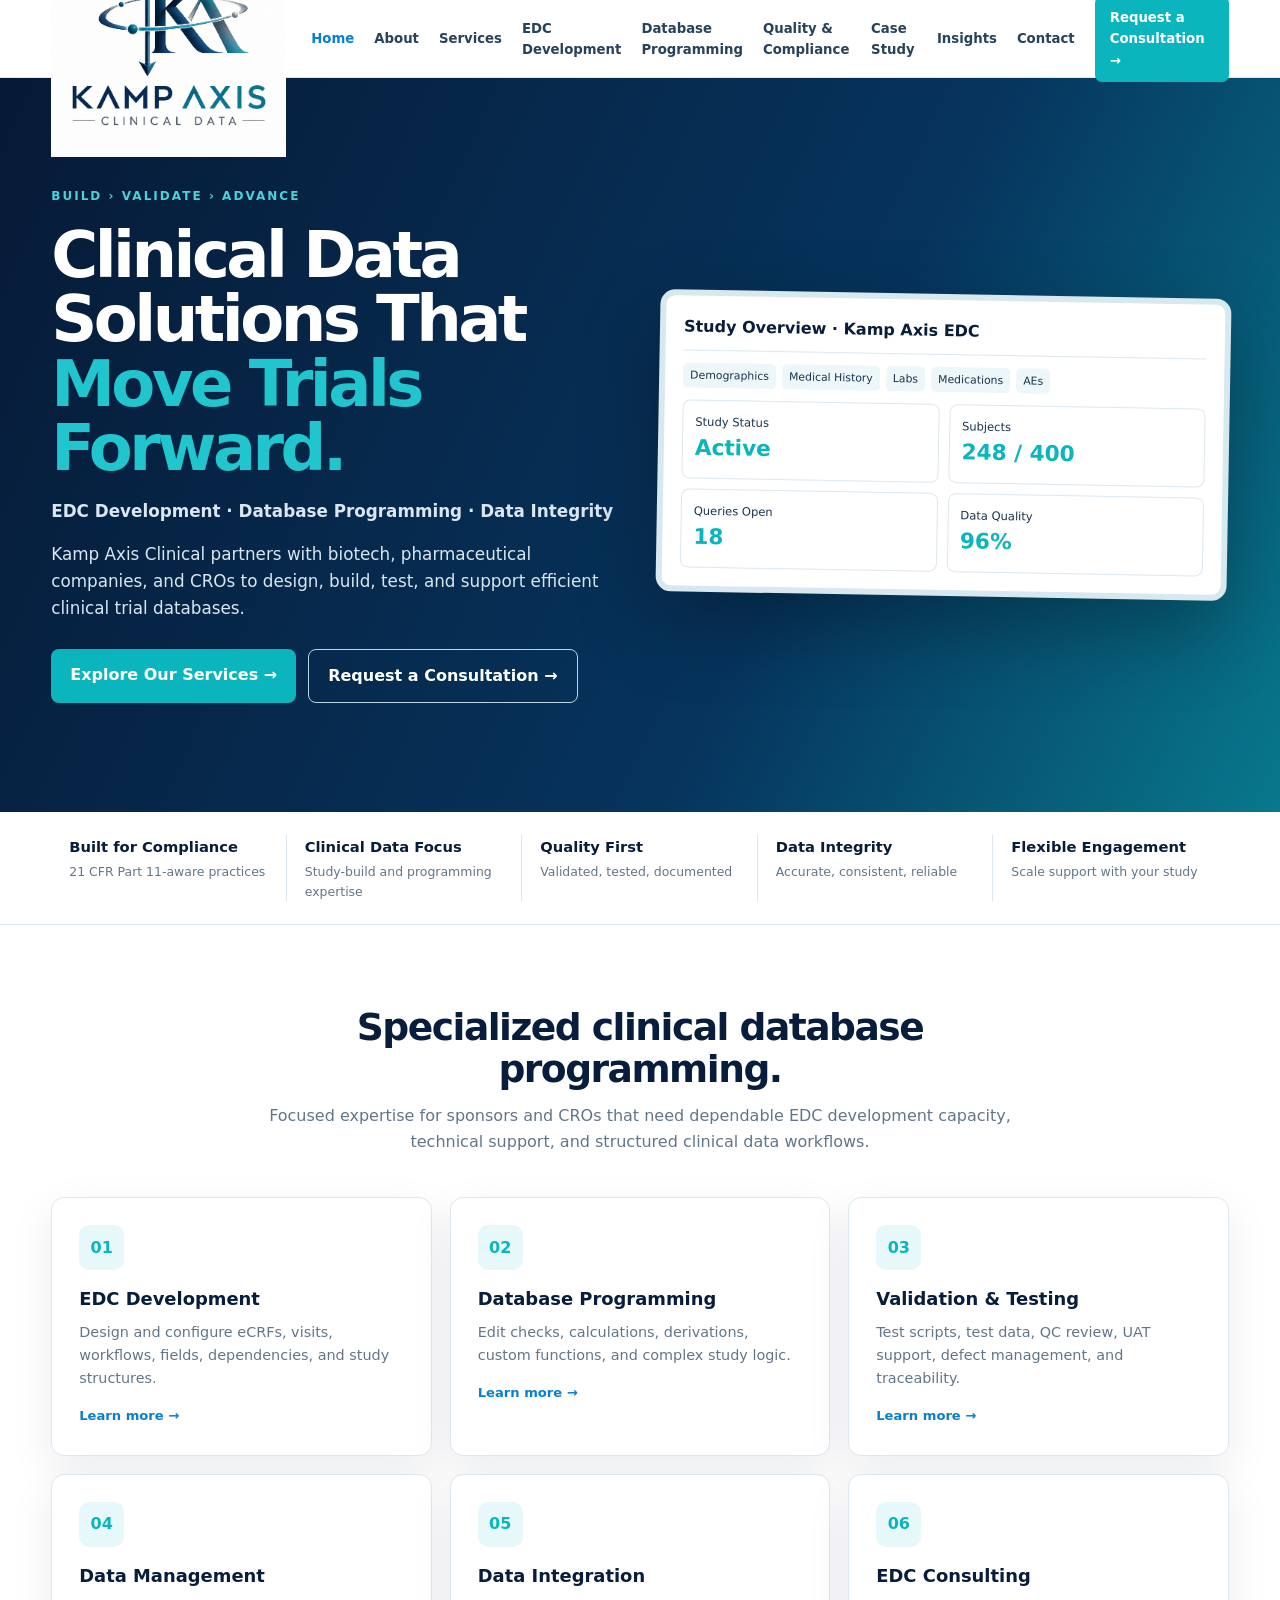
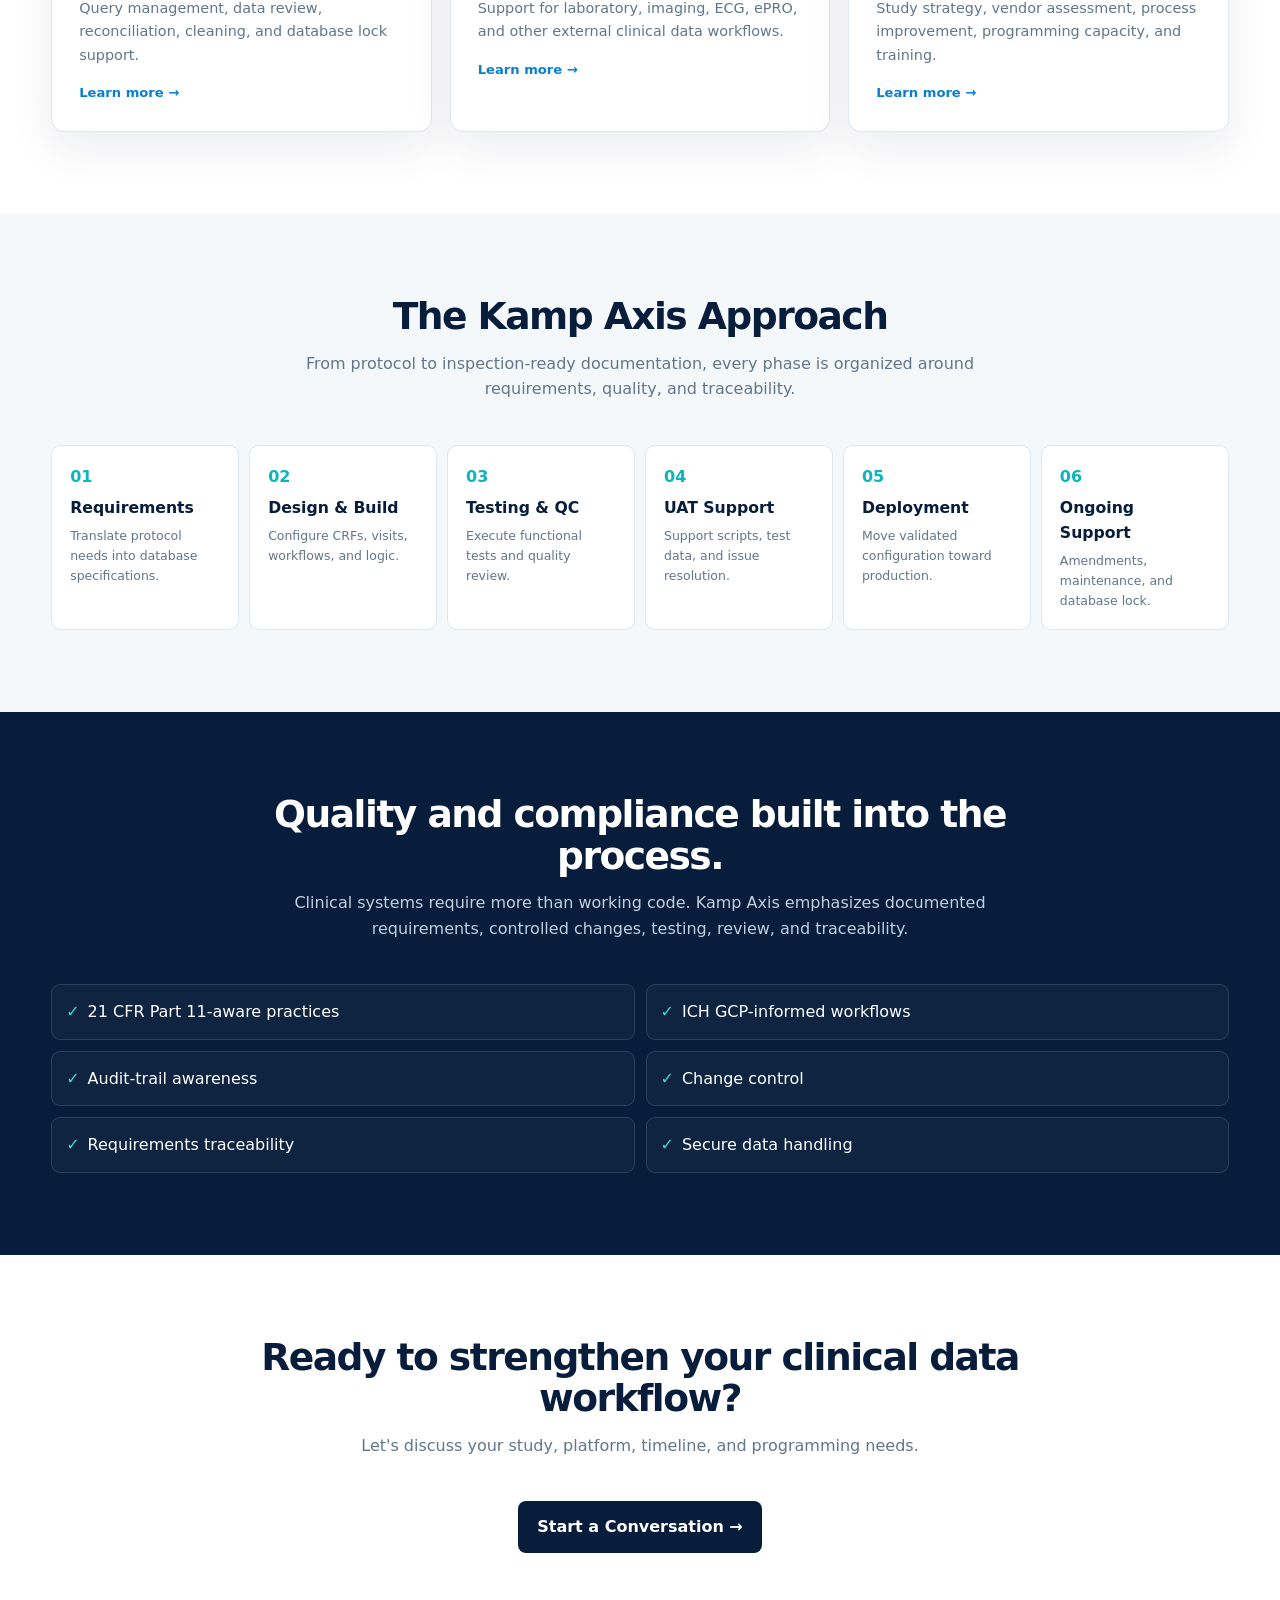
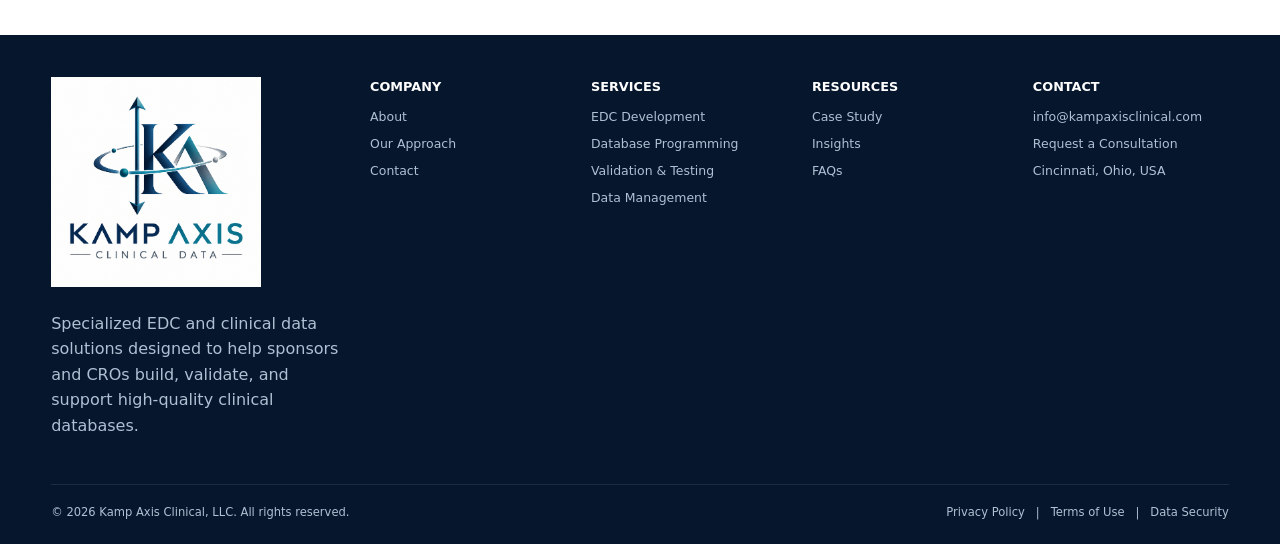
==== commit 308d2c30: "Update index.html" ====
--- a/index.html
+++ b/index.html
@@ -1,5 +1,5 @@
 <!doctype html><html lang="en"><head><meta charset="utf-8"><meta name="viewport" content="width=device-width,initial-scale=1"><title>Home | Kamp Axis Clinical</title><meta name="description" content="Kamp Axis Clinical — clinical EDC development, database programming, validation, data management and consulting."><link rel="stylesheet" href="styles.css"></head><body>
-<header><div class="container"><nav><a class="brand" href="index.html"><img src="kamp_axis_clinical_logo.svg" alt="Kamp Axis Clinical"></a><button class="menu" aria-label="Menu">☰</button><div class="nav"><a class="active" href="index.html">Home</a><a class="" href="about.html">About</a><a class="" href="services.html">Services</a><a class="" href="edc-development.html">EDC Development</a><a class="" href="database-programming.html">Database Programming</a><a class="" href="quality-compliance.html">Quality & Compliance</a><a class="" href="case-study.html">Case Study</a><a class="" href="insights.html">Insights</a><a class="" href="contact.html">Contact</a><a class="nav-cta" href="contact.html">Request a Consultation →</a></div></nav></div></header>
+<header><div class="container"><nav><a class="brand" href="index.html"><img src="kamp_axis_clinical_logo_full.svg" alt="Kamp Axis Clinical"></a><button class="menu" aria-label="Menu">☰</button><div class="nav"><a class="active" href="index.html">Home</a><a class="" href="about.html">About</a><a class="" href="services.html">Services</a><a class="" href="edc-development.html">EDC Development</a><a class="" href="database-programming.html">Database Programming</a><a class="" href="quality-compliance.html">Quality & Compliance</a><a class="" href="case-study.html">Case Study</a><a class="" href="insights.html">Insights</a><a class="" href="contact.html">Contact</a><a class="nav-cta" href="contact.html">Request a Consultation →</a></div></nav></div></header>
 <main>
 <section class="hero"><div class="container hero-grid"><div><div class="eyebrow">BUILD › VALIDATE › ADVANCE</div><h1>Clinical Data Solutions That <span>Move Trials Forward.</span></h1><p><strong>EDC Development · Database Programming · Data Integrity</strong></p><p>Kamp Axis Clinical partners with biotech, pharmaceutical companies, and CROs to design, build, test, and support efficient clinical trial databases.</p><div class="actions"><a class="btn btn-primary" href="services.html">Explore Our Services →</a><a class="btn btn-outline" href="contact.html">Request a Consultation →</a></div></div>
 <div class="hero-panel"><div class="panel-title">Study Overview · Kamp Axis EDC</div><div class="panel-tabs"><span>Demographics</span><span>Medical History</span><span>Labs</span><span>Medications</span><span>AEs</span></div><div class="metrics"><div class="metric">Study Status<b>Active</b></div><div class="metric">Subjects<b>248 / 400</b></div><div class="metric">Queries Open<b>18</b></div><div class="metric">Data Quality<b>96%</b></div></div></div></div></section>
@@ -17,7 +17,7 @@
 <section class="dark"><div class="container"><div class="section-head"><h2>Quality and compliance built into the process.</h2><p>Clinical systems require more than working code. Kamp Axis emphasizes documented requirements, controlled changes, testing, review, and traceability.</p></div><div class="checks"><div class="check"><span>✓</span>21 CFR Part 11-aware practices</div><div class="check"><span>✓</span>ICH GCP-informed workflows</div><div class="check"><span>✓</span>Audit-trail awareness</div><div class="check"><span>✓</span>Change control</div><div class="check"><span>✓</span>Requirements traceability</div><div class="check"><span>✓</span>Secure data handling</div></div></div></section>
 <section><div class="container"><div class="section-head"><h2>Ready to strengthen your clinical data workflow?</h2><p>Let's discuss your study, platform, timeline, and programming needs.</p></div><div style="text-align:center"><a class="btn" style="background:var(--navy);color:#fff" href="contact.html">Start a Conversation →</a></div></div></section>
 </main>
-<footer><div class="container"><div class="footer-grid"><div><img class="footer-logo" src="kamp_axis_clinical_logo.svg" alt="Kamp Axis Clinical"><p class="small">Specialized EDC and clinical data solutions designed to help sponsors and CROs build, validate, and support high-quality clinical databases.</p></div>
+<footer><div class="container"><div class="footer-grid"><div><img class="footer-logo" src="kamp_axis_clinical_logo_full.svg" alt="Kamp Axis Clinical"><p class="small">Specialized EDC and clinical data solutions designed to help sponsors and CROs build, validate, and support high-quality clinical databases.</p></div>
 <div class="footer-col"><h4>COMPANY</h4><a href="about.html">About</a><a href="about.html#approach">Our Approach</a><a href="contact.html">Contact</a></div>
 <div class="footer-col"><h4>SERVICES</h4><a href="services.html">EDC Development</a><a href="database-programming.html">Database Programming</a><a href="quality-compliance.html">Validation & Testing</a><a href="services.html">Data Management</a></div>
 <div class="footer-col"><h4>RESOURCES</h4><a href="case-study.html">Case Study</a><a href="insights.html">Insights</a><a href="insights.html#faq">FAQs</a></div>
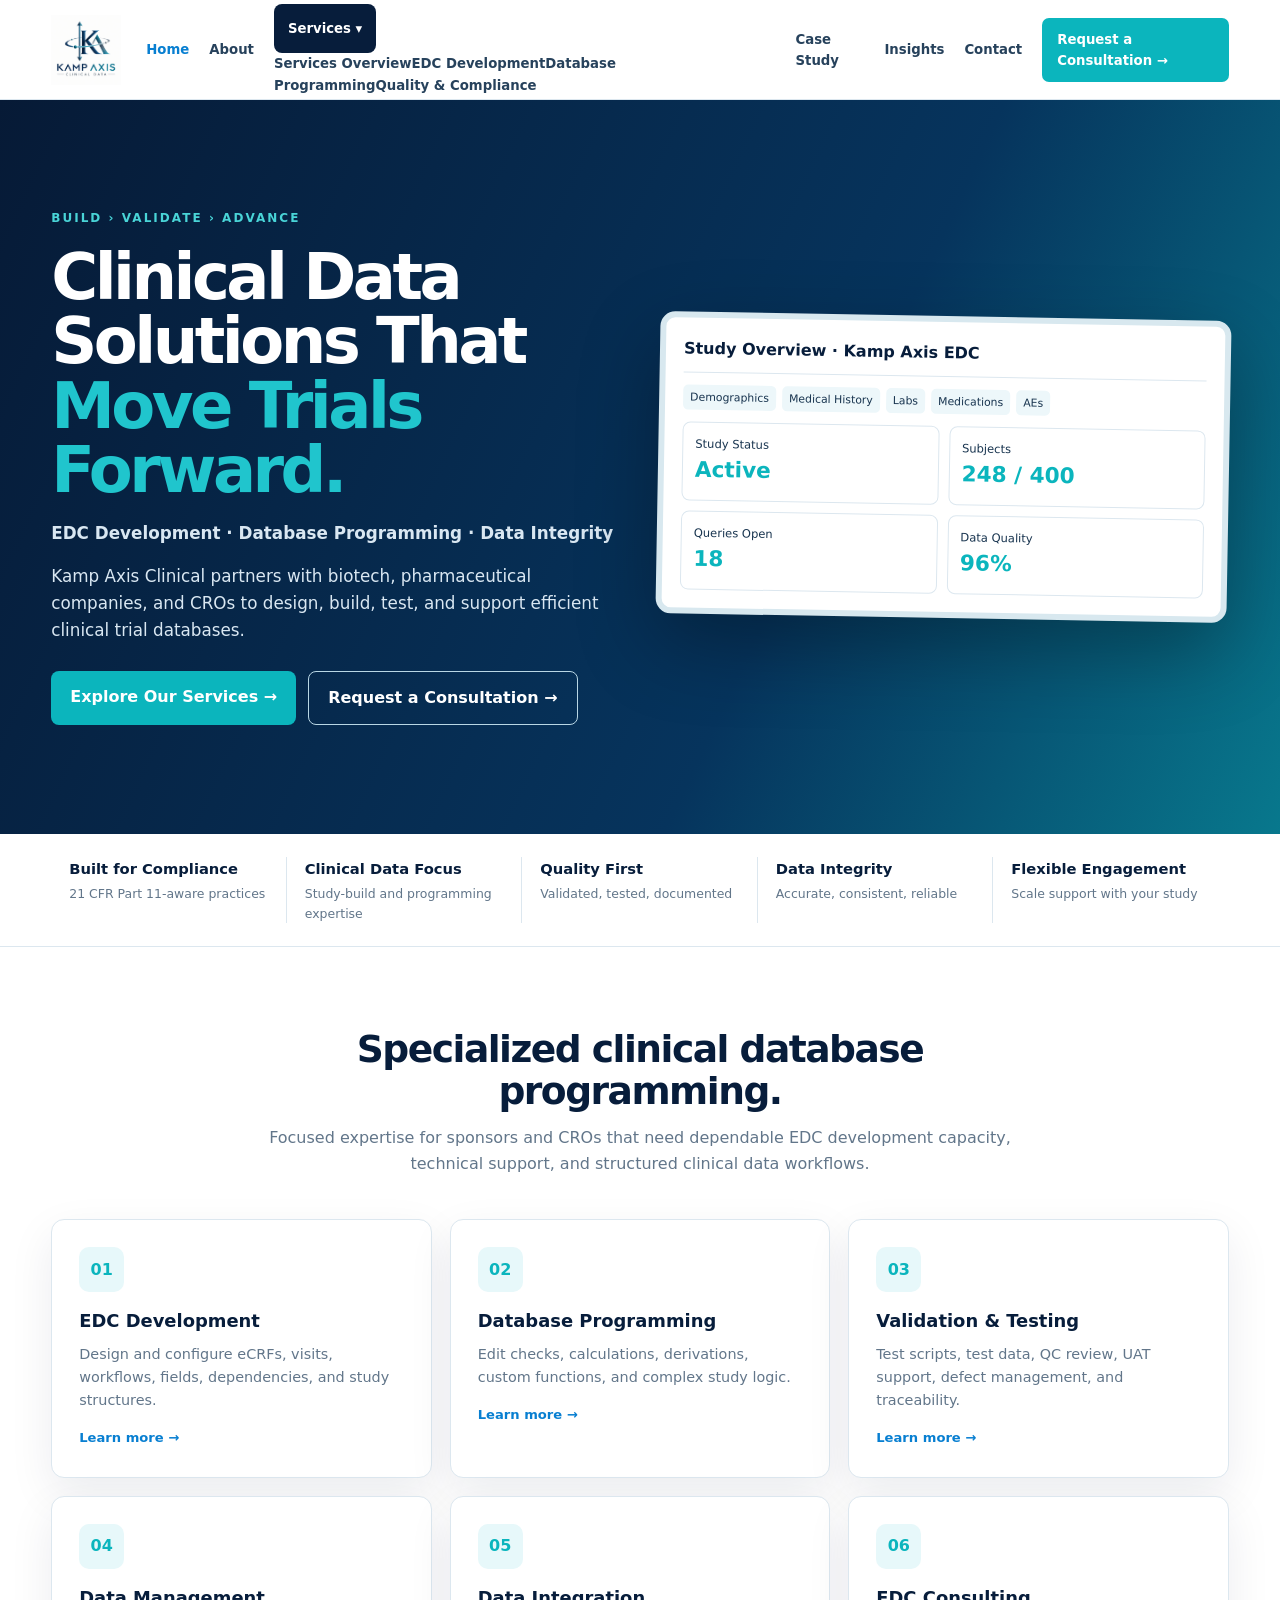
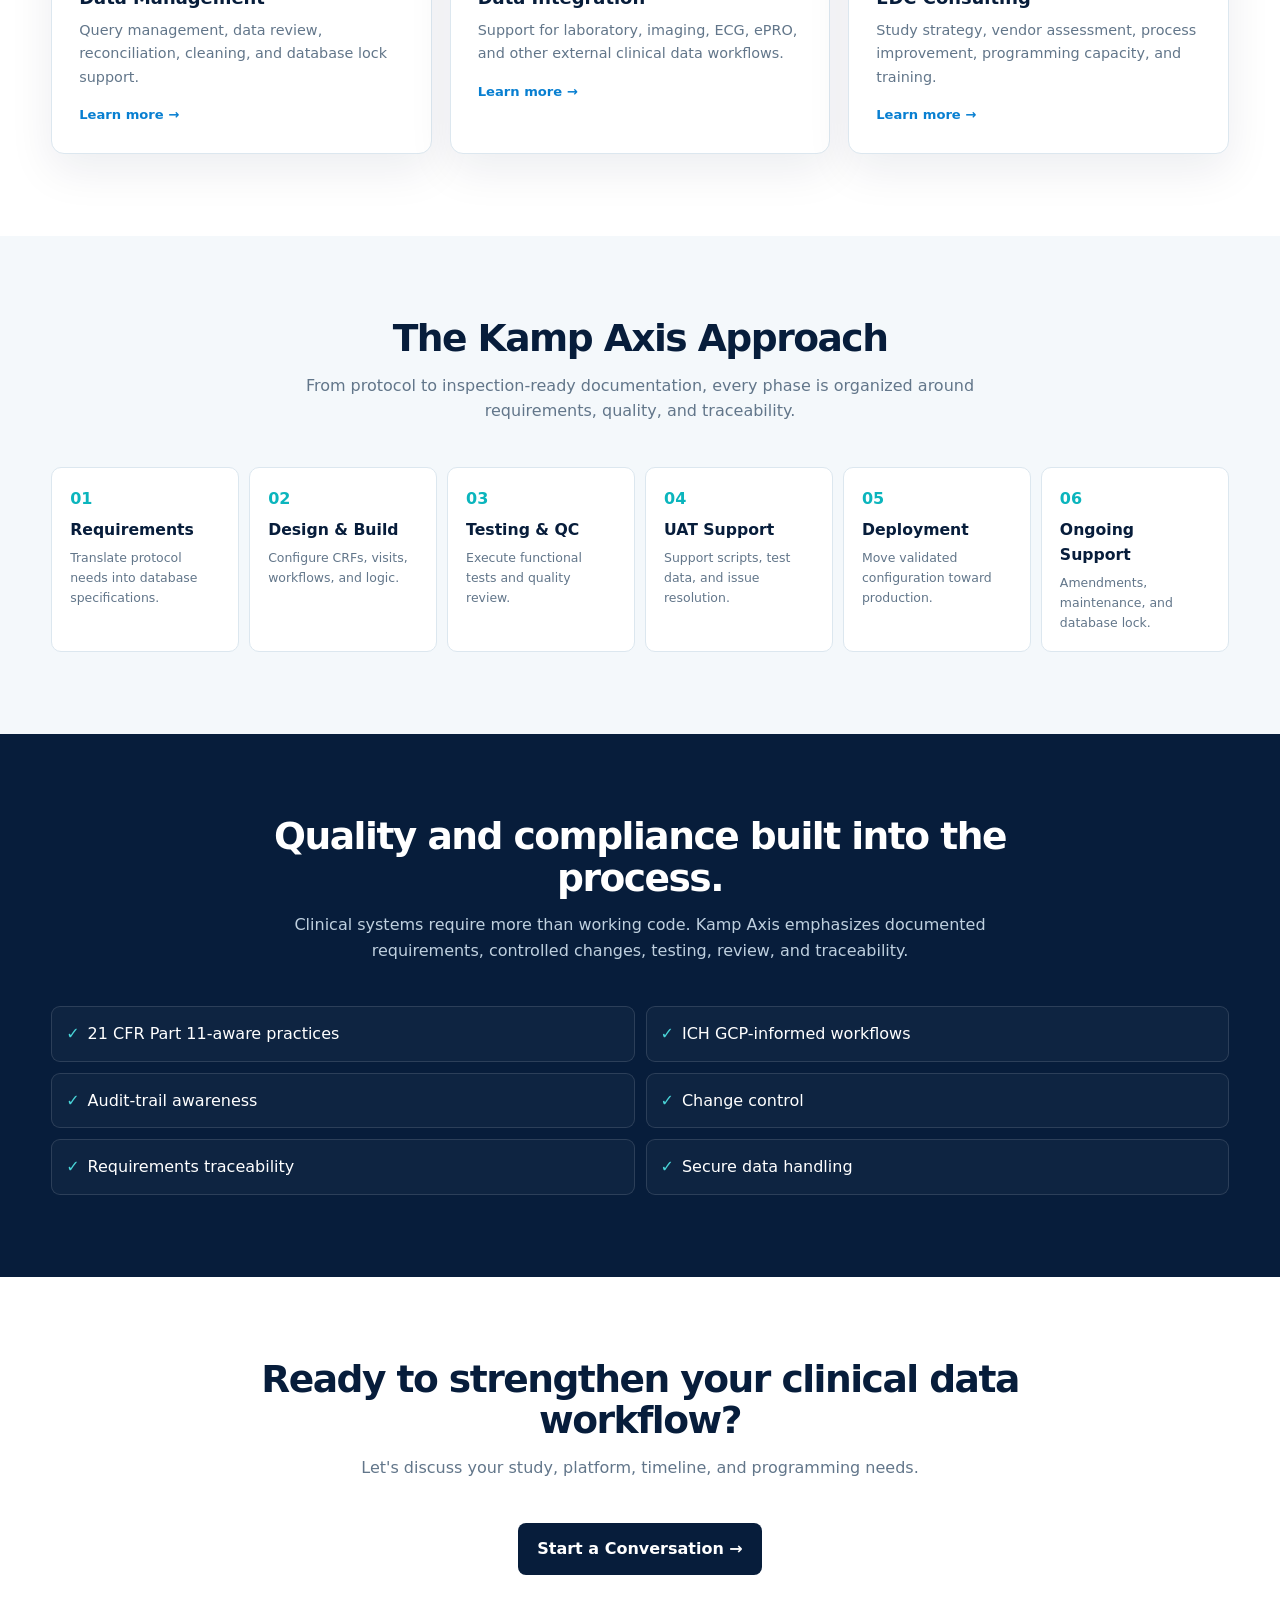
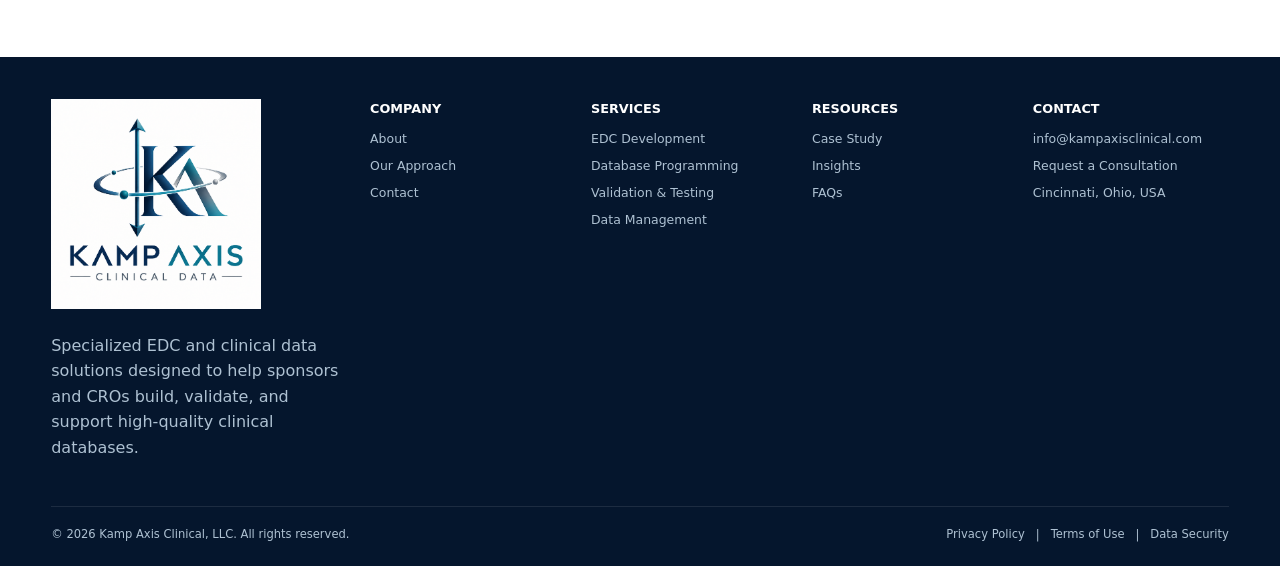
==== commit 2eb3cd8f: "Update index.html" ====
--- a/index.html
+++ b/index.html
@@ -1,5 +1,5 @@
 <!doctype html><html lang="en"><head><meta charset="utf-8"><meta name="viewport" content="width=device-width,initial-scale=1"><title>Home | Kamp Axis Clinical</title><meta name="description" content="Kamp Axis Clinical — clinical EDC development, database programming, validation, data management and consulting."><link rel="stylesheet" href="styles.css"></head><body>
-<header><div class="container"><nav><a class="brand" href="index.html"><img src="kamp_axis_clinical_logo_full.svg" alt="Kamp Axis Clinical"></a><button class="menu" aria-label="Menu">☰</button><div class="nav"><a class="active" href="index.html">Home</a><a class="" href="about.html">About</a><a class="" href="services.html">Services</a><a class="" href="edc-development.html">EDC Development</a><a class="" href="database-programming.html">Database Programming</a><a class="" href="quality-compliance.html">Quality & Compliance</a><a class="" href="case-study.html">Case Study</a><a class="" href="insights.html">Insights</a><a class="" href="contact.html">Contact</a><a class="nav-cta" href="contact.html">Request a Consultation →</a></div></nav></div></header>
+<header><div class="container"><nav><a class="brand" href="index.html"><img src="kamp_axis_clinical_logo_full.svg" alt="Kamp Axis Clinical"></a><button class="menu" aria-label="Menu">☰</button><div class="nav"><a class="active" href="index.html">Home</a><a class="" href="about.html">About</a><div class="nav-dropdown"><button class="nav-dropdown-toggle" type="button" aria-haspopup="true" aria-expanded="false">Services <span class="caret">&#9662;</span></button><div class="nav-dropdown-menu"><a href="services.html">Services Overview</a><a href="edc-development.html">EDC Development</a><a href="database-programming.html">Database Programming</a><a href="quality-compliance.html">Quality & Compliance</a></div></div><a class="" href="case-study.html">Case Study</a><a class="" href="insights.html">Insights</a><a class="" href="contact.html">Contact</a><a class="nav-cta" href="contact.html">Request a Consultation →</a></div></nav></div></header>
 <main>
 <section class="hero"><div class="container hero-grid"><div><div class="eyebrow">BUILD › VALIDATE › ADVANCE</div><h1>Clinical Data Solutions That <span>Move Trials Forward.</span></h1><p><strong>EDC Development · Database Programming · Data Integrity</strong></p><p>Kamp Axis Clinical partners with biotech, pharmaceutical companies, and CROs to design, build, test, and support efficient clinical trial databases.</p><div class="actions"><a class="btn btn-primary" href="services.html">Explore Our Services →</a><a class="btn btn-outline" href="contact.html">Request a Consultation →</a></div></div>
 <div class="hero-panel"><div class="panel-title">Study Overview · Kamp Axis EDC</div><div class="panel-tabs"><span>Demographics</span><span>Medical History</span><span>Labs</span><span>Medications</span><span>AEs</span></div><div class="metrics"><div class="metric">Study Status<b>Active</b></div><div class="metric">Subjects<b>248 / 400</b></div><div class="metric">Queries Open<b>18</b></div><div class="metric">Data Quality<b>96%</b></div></div></div></div></section>
--- a/styles.css
+++ b/styles.css
@@ -1,7 +1,6 @@
-
 :root{--navy:#071d3b;--navy2:#0b2d52;--blue:#087fd1;--teal:#0bb5bd;--cyan:#49d4d7;--ink:#18344f;--muted:#62768a;--bg:#f4f8fb;--line:#dce7ef;--white:#fff;--shadow:0 16px 45px rgba(7,29,59,.08)}
 *{box-sizing:border-box}html{scroll-behavior:smooth}body{margin:0;font-family:Inter,ui-sans-serif,system-ui,-apple-system,BlinkMacSystemFont,"Segoe UI",Arial,sans-serif;color:var(--ink);line-height:1.6;background:#fff}a{color:inherit;text-decoration:none}.container{width:min(1180px,92%);margin:auto}
-header{height:78px;background:rgba(255,255,255,.97);border-bottom:1px solid var(--line);position:sticky;top:0;z-index:100;backdrop-filter:blur(10px)}nav{height:78px;display:flex;align-items:center;justify-content:space-between;gap:25px}.brand img{width:235px;height:auto;display:block}.nav{display:flex;align-items:center;gap:20px;font-size:.83rem;font-weight:750;color:#27425c}.nav>a:hover,.nav .active{color:var(--blue)}.nav-cta{background:var(--teal);color:#fff!important;padding:11px 15px;border-radius:7px}.menu{display:none;background:none;border:0;font-size:1.7rem;color:var(--navy)}
+header{height:100px;background:rgba(255,255,255,.97);border-bottom:1px solid var(--line);position:sticky;top:0;z-index:100;backdrop-filter:blur(10px)}nav{height:100px;display:flex;align-items:center;justify-content:space-between;gap:25px}.brand img{height:70px;width:auto;display:block}.nav{display:flex;align-items:center;gap:20px;font-size:.83rem;font-weight:750;color:#27425c}.nav>a:hover,.nav .active{color:var(--blue)}.nav-cta{background:var(--teal);color:#fff!important;padding:11px 15px;border-radius:7px}.menu{display:none;background:none;border:0;font-size:1.7rem;color:var(--navy)}
 .hero{background:linear-gradient(115deg,#061a36,#06345d 62%,#08788d);color:#fff;overflow:hidden}.hero-grid{min-height:570px;display:grid;grid-template-columns:1fr 1fr;align-items:center;gap:35px}.eyebrow{font-size:.75rem;font-weight:900;letter-spacing:.17em;color:var(--cyan);text-transform:uppercase}.hero h1{font-size:clamp(2.8rem,5vw,5rem);line-height:1.01;letter-spacing:-.055em;margin:16px 0}.hero h1 span{color:#20c5cd}.hero p{font-size:1.05rem;color:#d9e7f2;max-width:650px}.actions{display:flex;gap:12px;flex-wrap:wrap;margin-top:27px}.btn{display:inline-block;padding:13px 19px;border-radius:8px;font-weight:850}.btn-primary{background:var(--teal);color:#fff}.btn-outline{border:1px solid #b9d7e5;color:#fff}.hero-panel{background:#fff;border:6px solid #d8e8ef;border-radius:15px;box-shadow:0 30px 80px rgba(0,0,0,.3);color:var(--ink);padding:18px;transform:rotate(1deg)}.panel-title{font-weight:900;color:var(--navy);border-bottom:1px solid var(--line);padding-bottom:10px}.panel-tabs{display:flex;gap:6px;flex-wrap:wrap;margin:12px 0}.panel-tabs span{font-size:.68rem;background:#edf7fa;border-radius:5px;padding:4px 7px}.metrics{display:grid;grid-template-columns:repeat(2,1fr);gap:10px}.metric{border:1px solid var(--line);padding:12px;border-radius:8px;font-size:.72rem}.metric b{font-size:1.35rem;color:var(--teal);display:block}
 .trust{border-bottom:1px solid var(--line);background:#fff}.trust-grid{display:grid;grid-template-columns:repeat(5,1fr);padding:23px 0}.trust-item{padding:0 18px;border-right:1px solid var(--line);font-size:.78rem;color:var(--muted)}.trust-item:last-child{border:0}.trust-item strong{display:block;color:var(--navy);font-size:.92rem;margin-bottom:3px}
 section{padding:82px 0}.section-head{max-width:760px;margin:0 auto 43px;text-align:center}.section-head h2{color:var(--navy);font-size:2.35rem;line-height:1.1;letter-spacing:-.04em;margin:0 0 13px}.section-head p{color:var(--muted);margin:0}.cards{display:grid;grid-template-columns:repeat(3,1fr);gap:18px}.card{border:1px solid var(--line);border-radius:13px;padding:27px;background:#fff;box-shadow:var(--shadow);transition:.2s}.card:hover{transform:translateY(-3px)}.icon{width:45px;height:45px;border-radius:10px;background:#e7f8fa;color:var(--teal);display:grid;place-items:center;font-weight:900}.card h3{color:var(--navy);margin:15px 0 7px;font-size:1.12rem}.card p{color:var(--muted);font-size:.9rem;margin:0}.card a{display:inline-block;color:var(--blue);font-weight:800;font-size:.82rem;margin-top:15px}
@@ -15,4 +14,5 @@
 .faq{max-width:850px;margin:auto}.faq-item{border-bottom:1px solid var(--line)}.faq-q{width:100%;display:flex;justify-content:space-between;background:none;color:var(--navy);padding:19px 0;text-align:left;font-weight:850}.faq-a{display:none;color:var(--muted);padding:0 0 18px}.faq-item.open .faq-a{display:block}
 footer{background:#05162d;color:#aec1d2;padding:42px 0 22px}.footer-grid{display:grid;grid-template-columns:1.5fr repeat(4,1fr);gap:25px}.footer-logo{width:210px}.footer-col h4{color:#fff;font-size:.8rem;margin:0 0 10px}.footer-col a{display:block;font-size:.78rem;margin:7px 0}.footer-col a:hover{color:#fff}.footer-bottom{border-top:1px solid #ffffff18;margin-top:30px;padding-top:18px;display:flex;justify-content:space-between;gap:20px;flex-wrap:wrap;font-size:.72rem}
 @media(max-width:950px){.nav{display:none}.menu{display:block}.hero-grid,.quality-grid,.split,.contact-grid,.case{grid-template-columns:1fr}.trust-grid{grid-template-columns:repeat(2,1fr)}.steps{grid-template-columns:repeat(3,1fr)}.cards,.article-grid{grid-template-columns:1fr 1fr}.footer-grid{grid-template-columns:1fr 1fr}.hero-panel{max-width:650px;margin:auto}}
-@media(max-width:600px){section{padding:62px 0}.brand img{width:195px}.trust-grid,.cards,.steps,.article-grid,.checks,.results,.footer-grid{grid-template-columns:1fr}.page-hero h1{font-size:2.6rem}.hero h1{font-size:3rem}.hero-grid{padding:55px 0}.footer-bottom{display:block}.footer-bottom div{margin-top:8px}}
+@media(max-width:600px){section{padding:62px 0}.brand img{height:72px}.trust-grid,.cards,.steps,.article-grid,.checks,.results,.footer-grid{grid-template-columns:1fr}.page-hero h1{font-size:2.6rem}.hero h1{font-size:3rem}.hero-grid{padding:55px 0}.footer-bottom{display:block}.footer-bottom div{margin-top:8px}}
+
